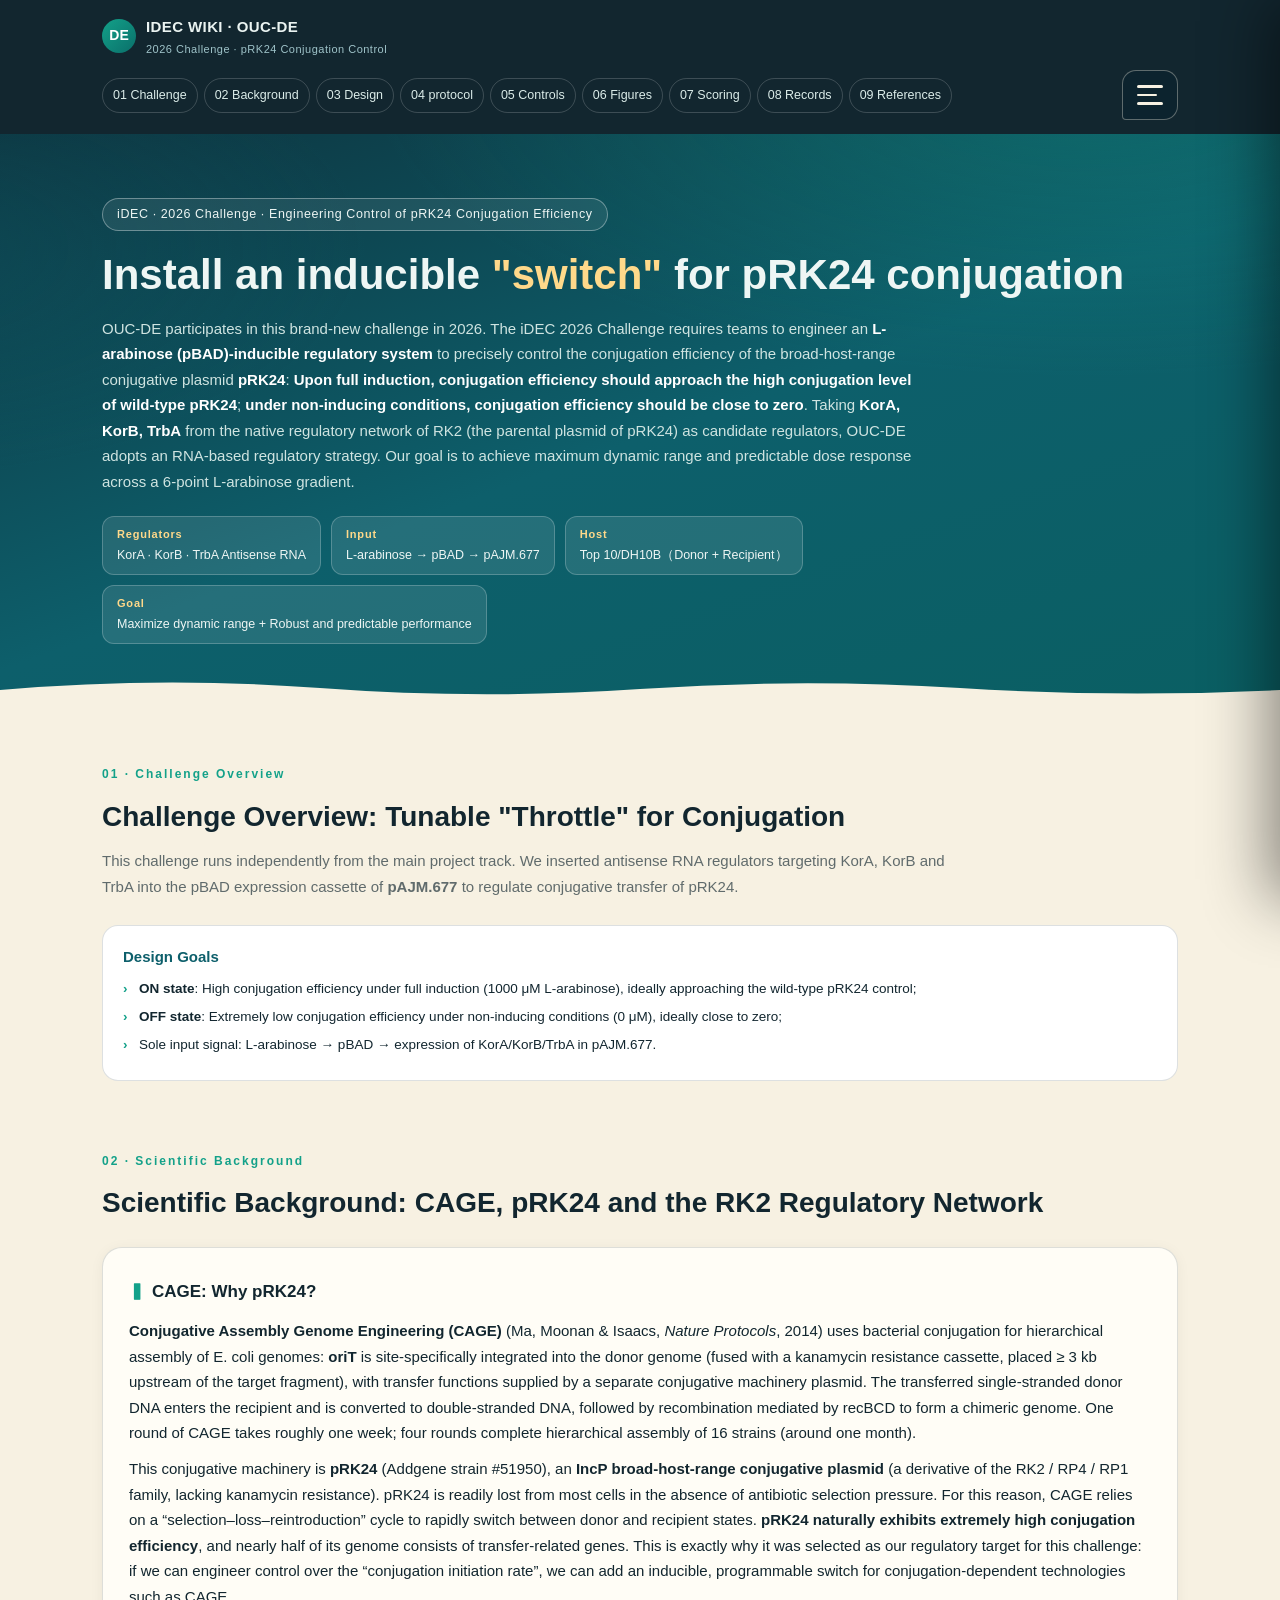
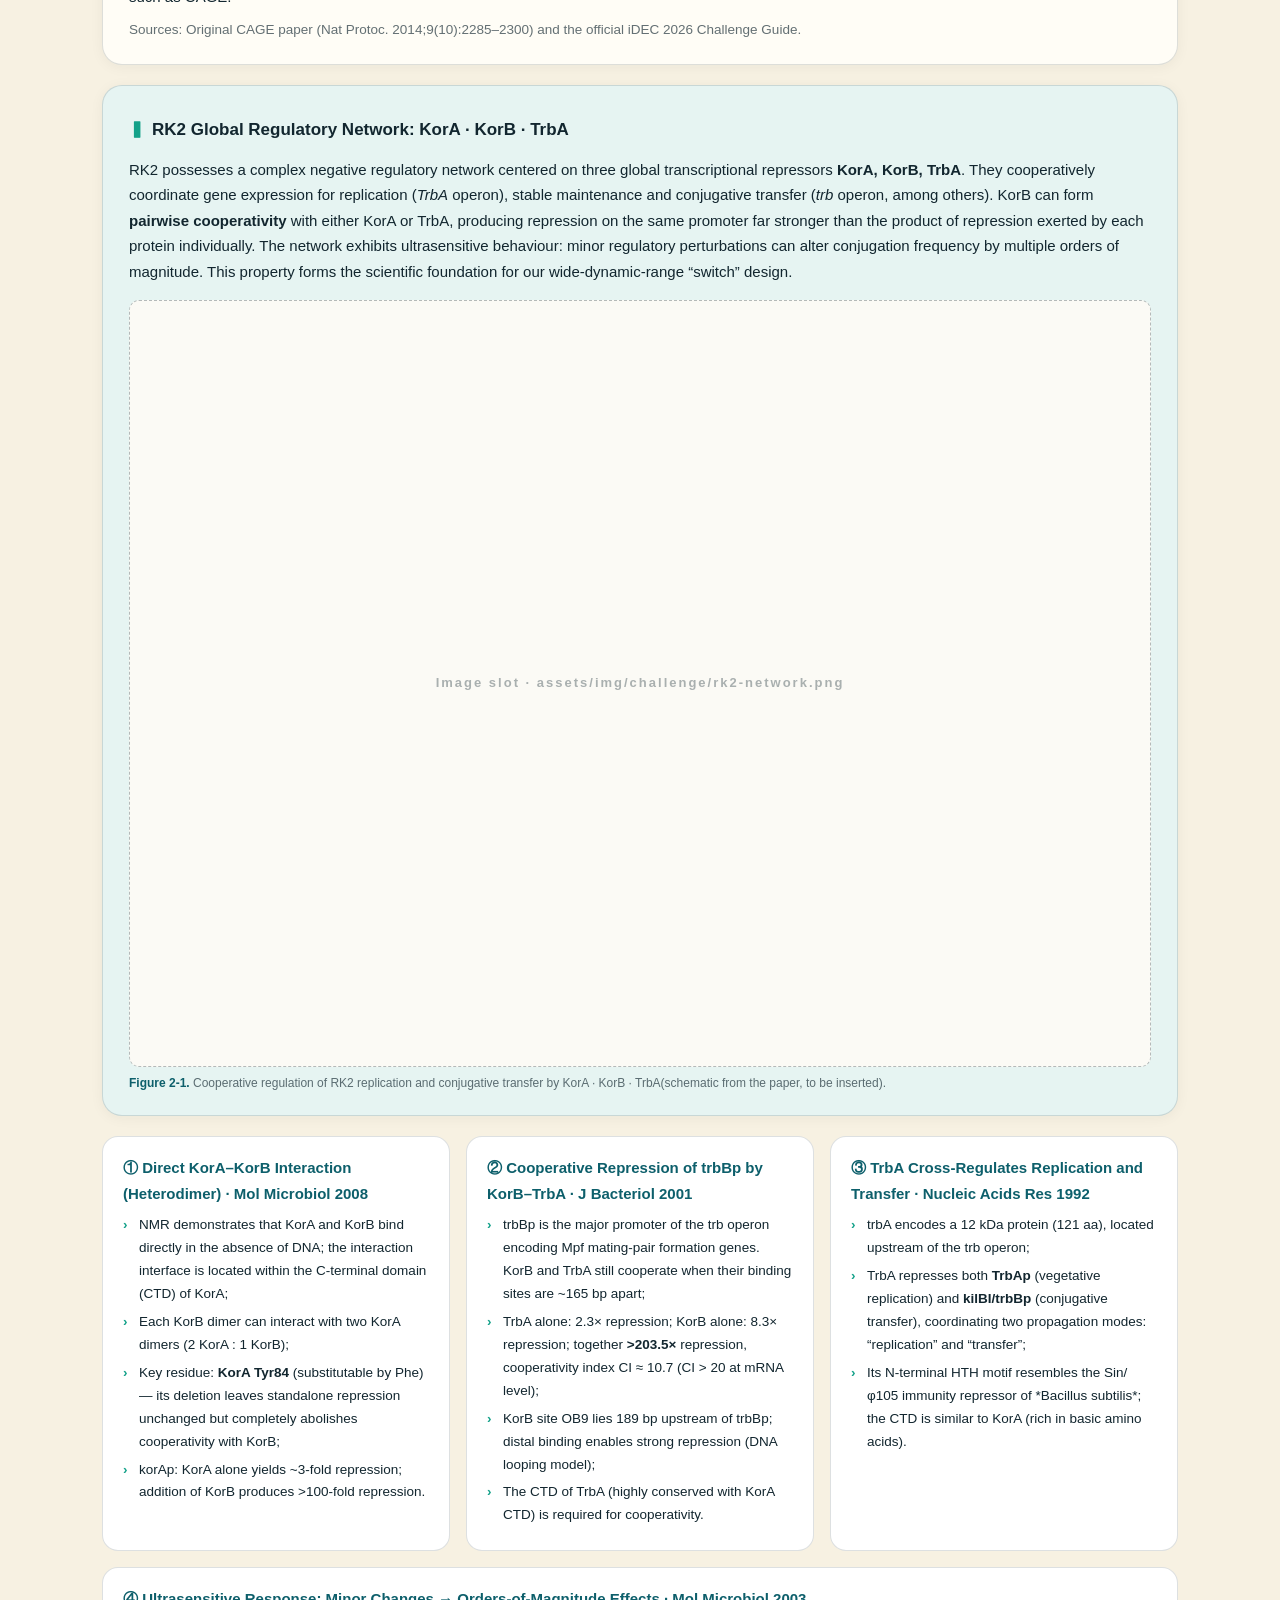
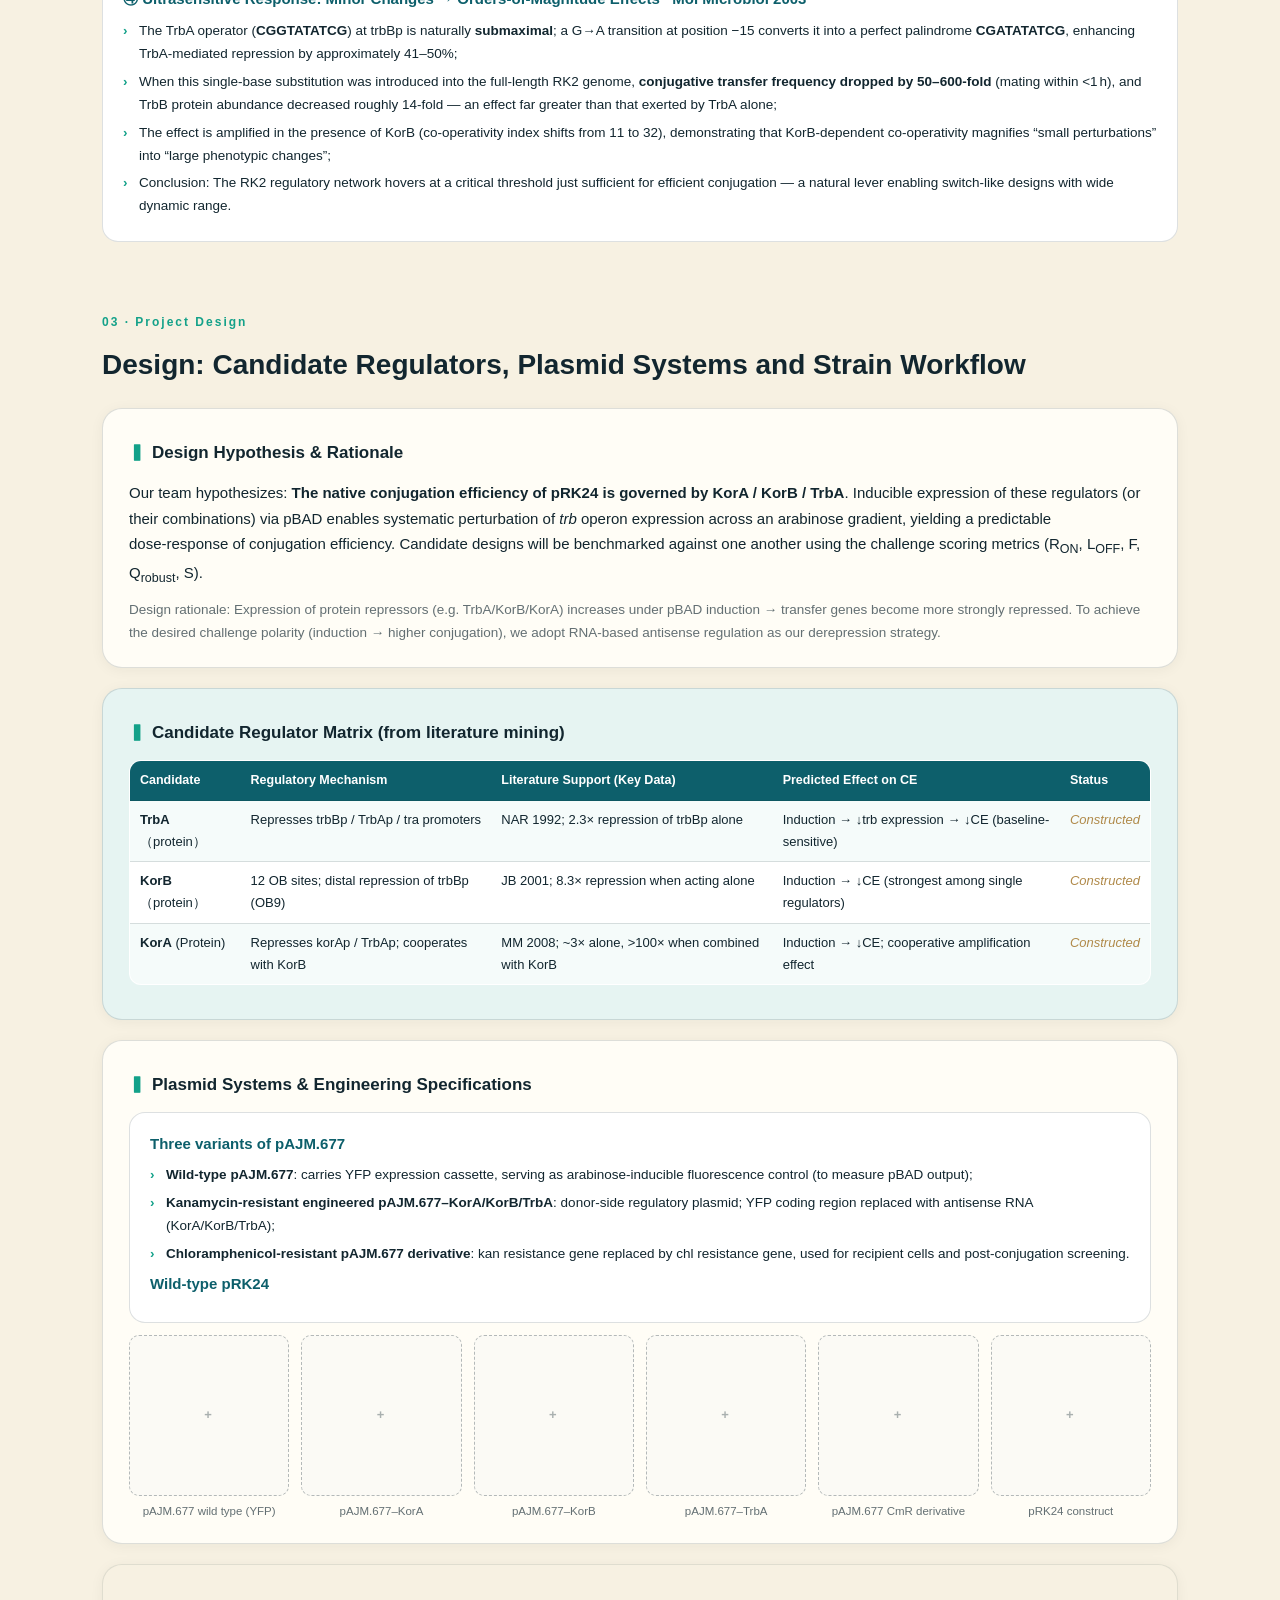
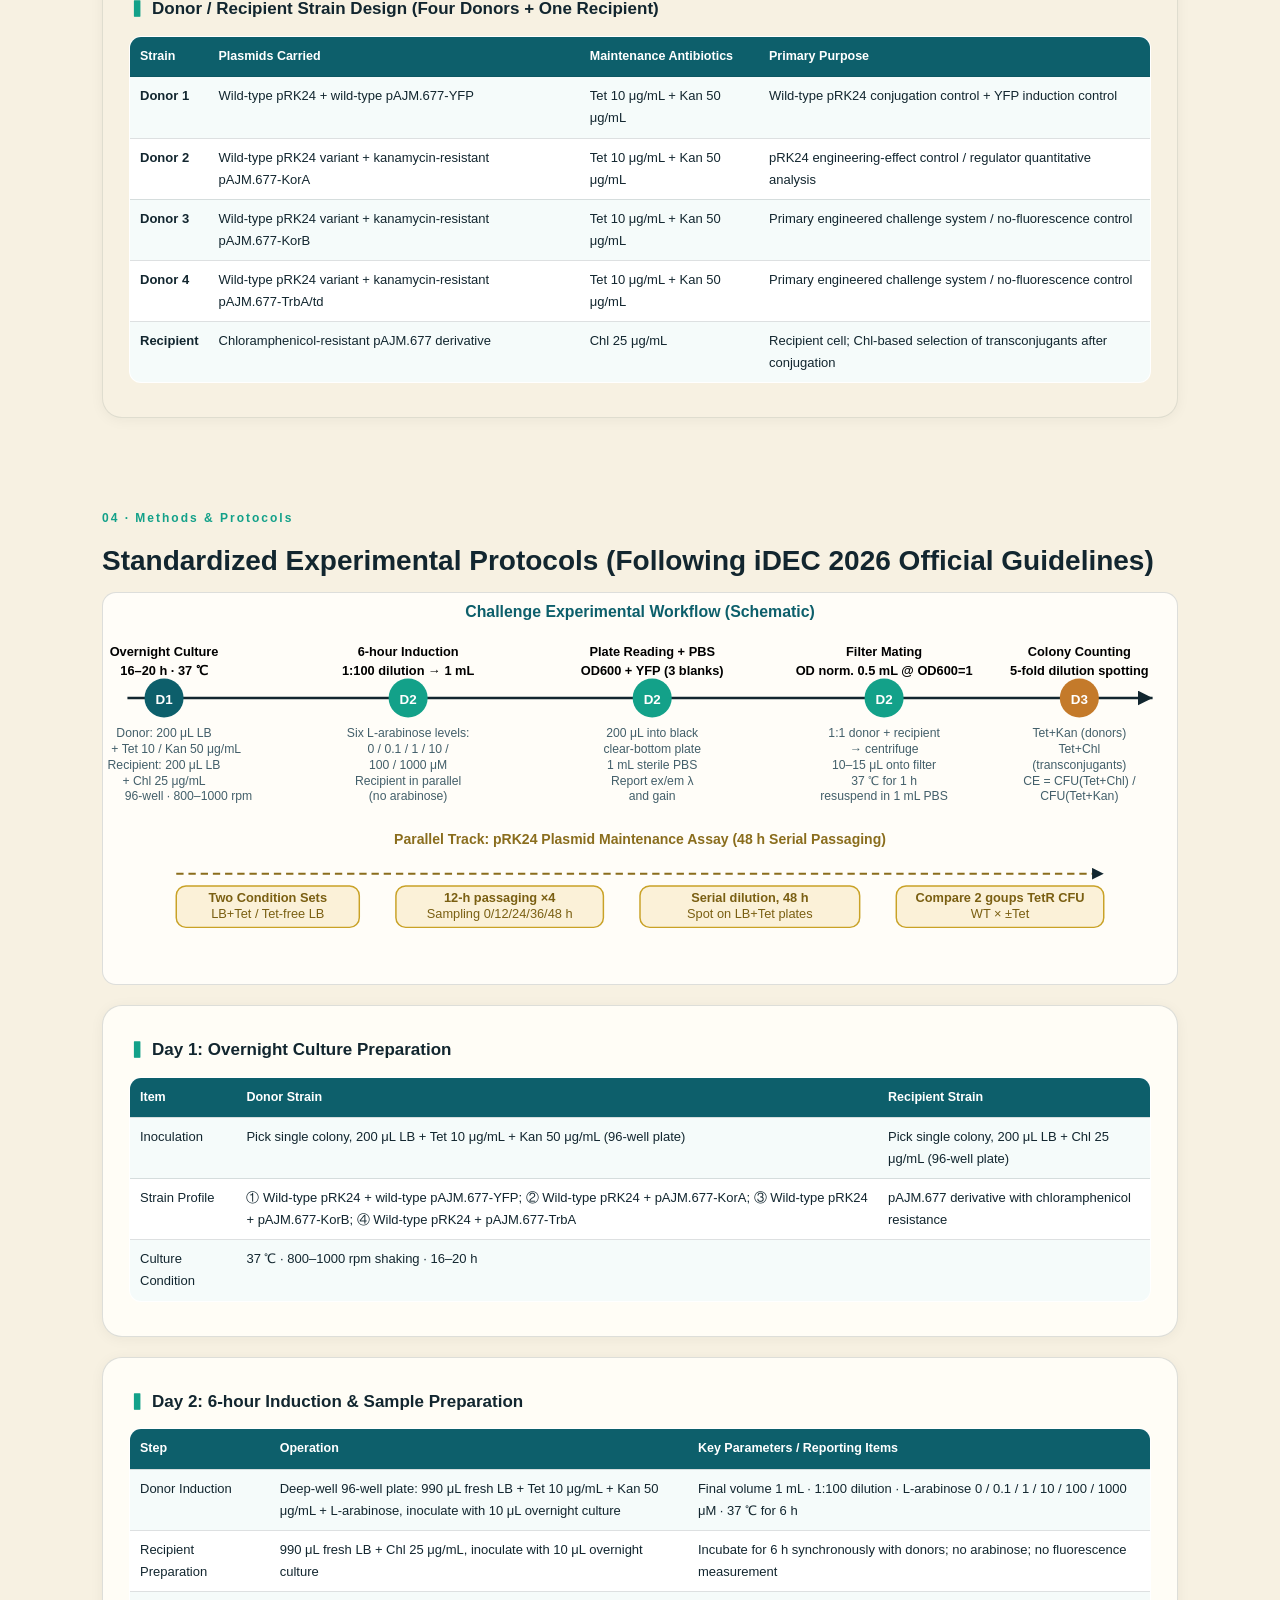
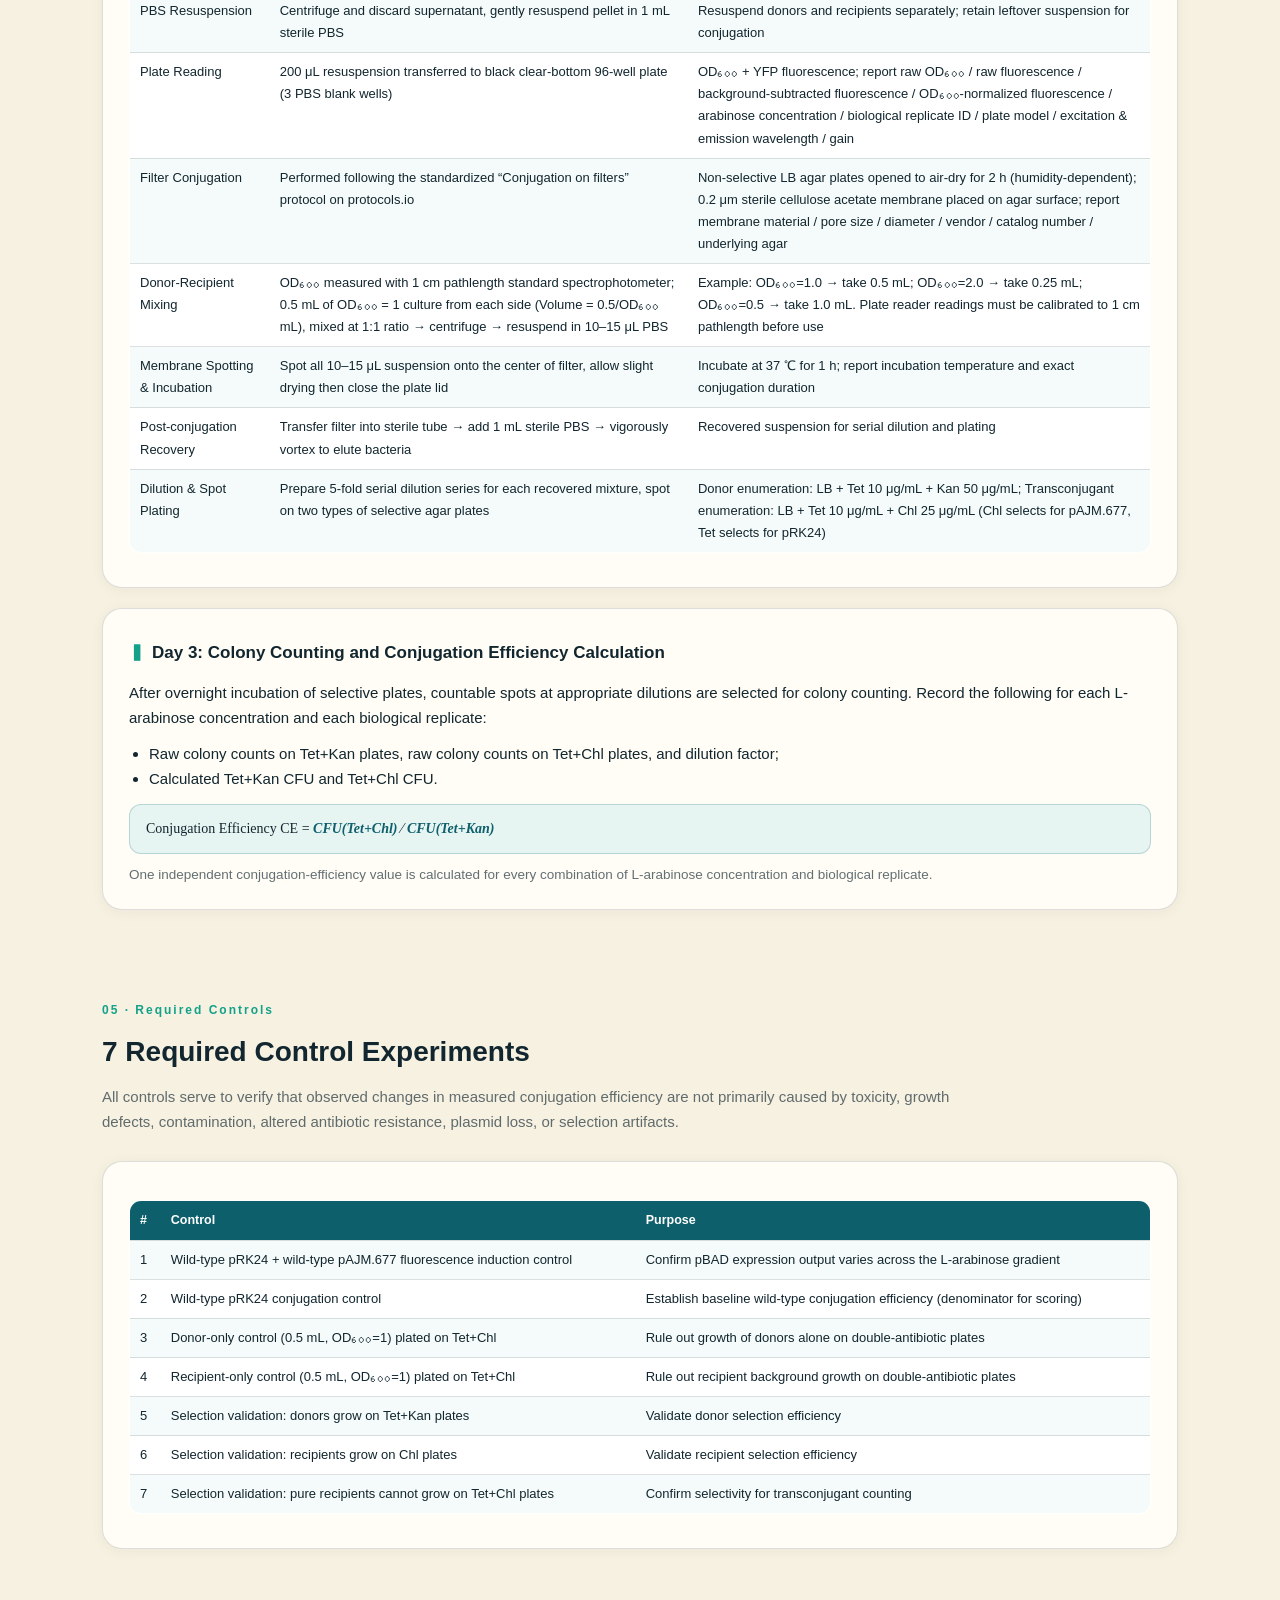
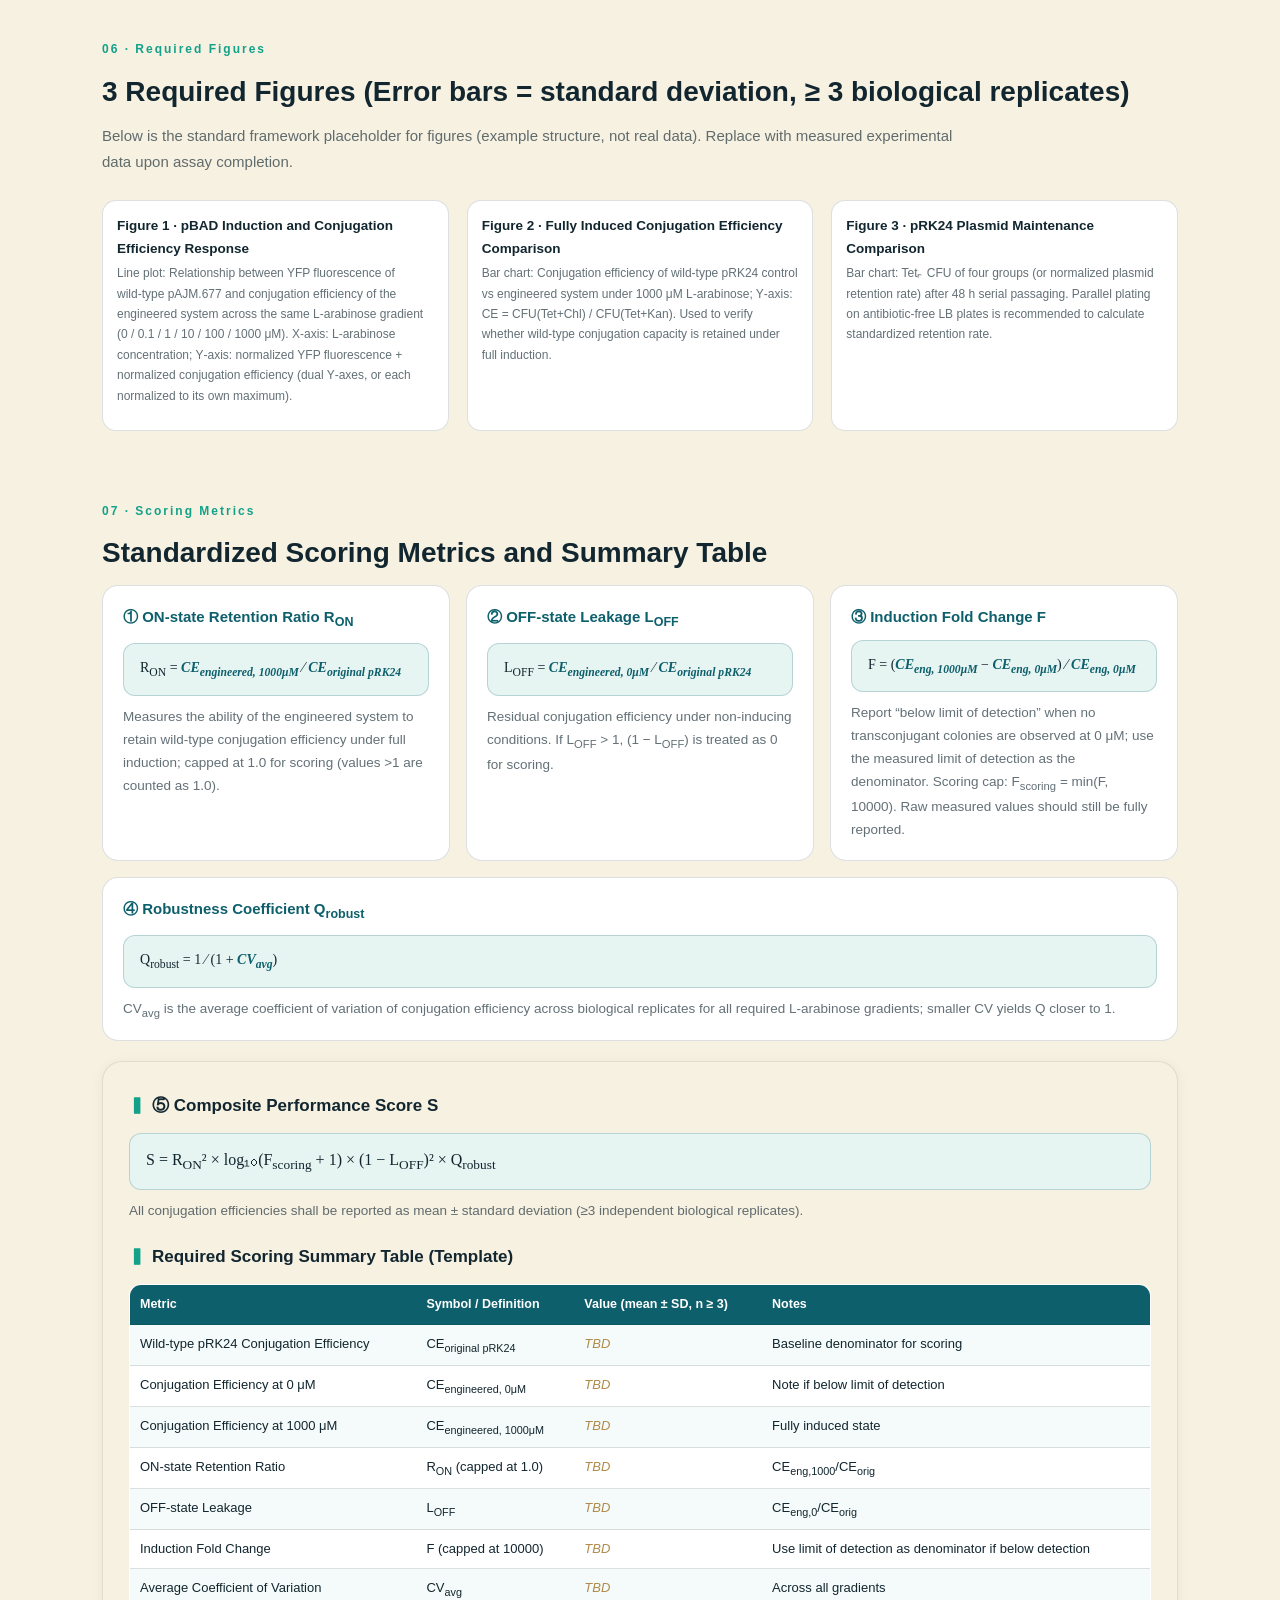
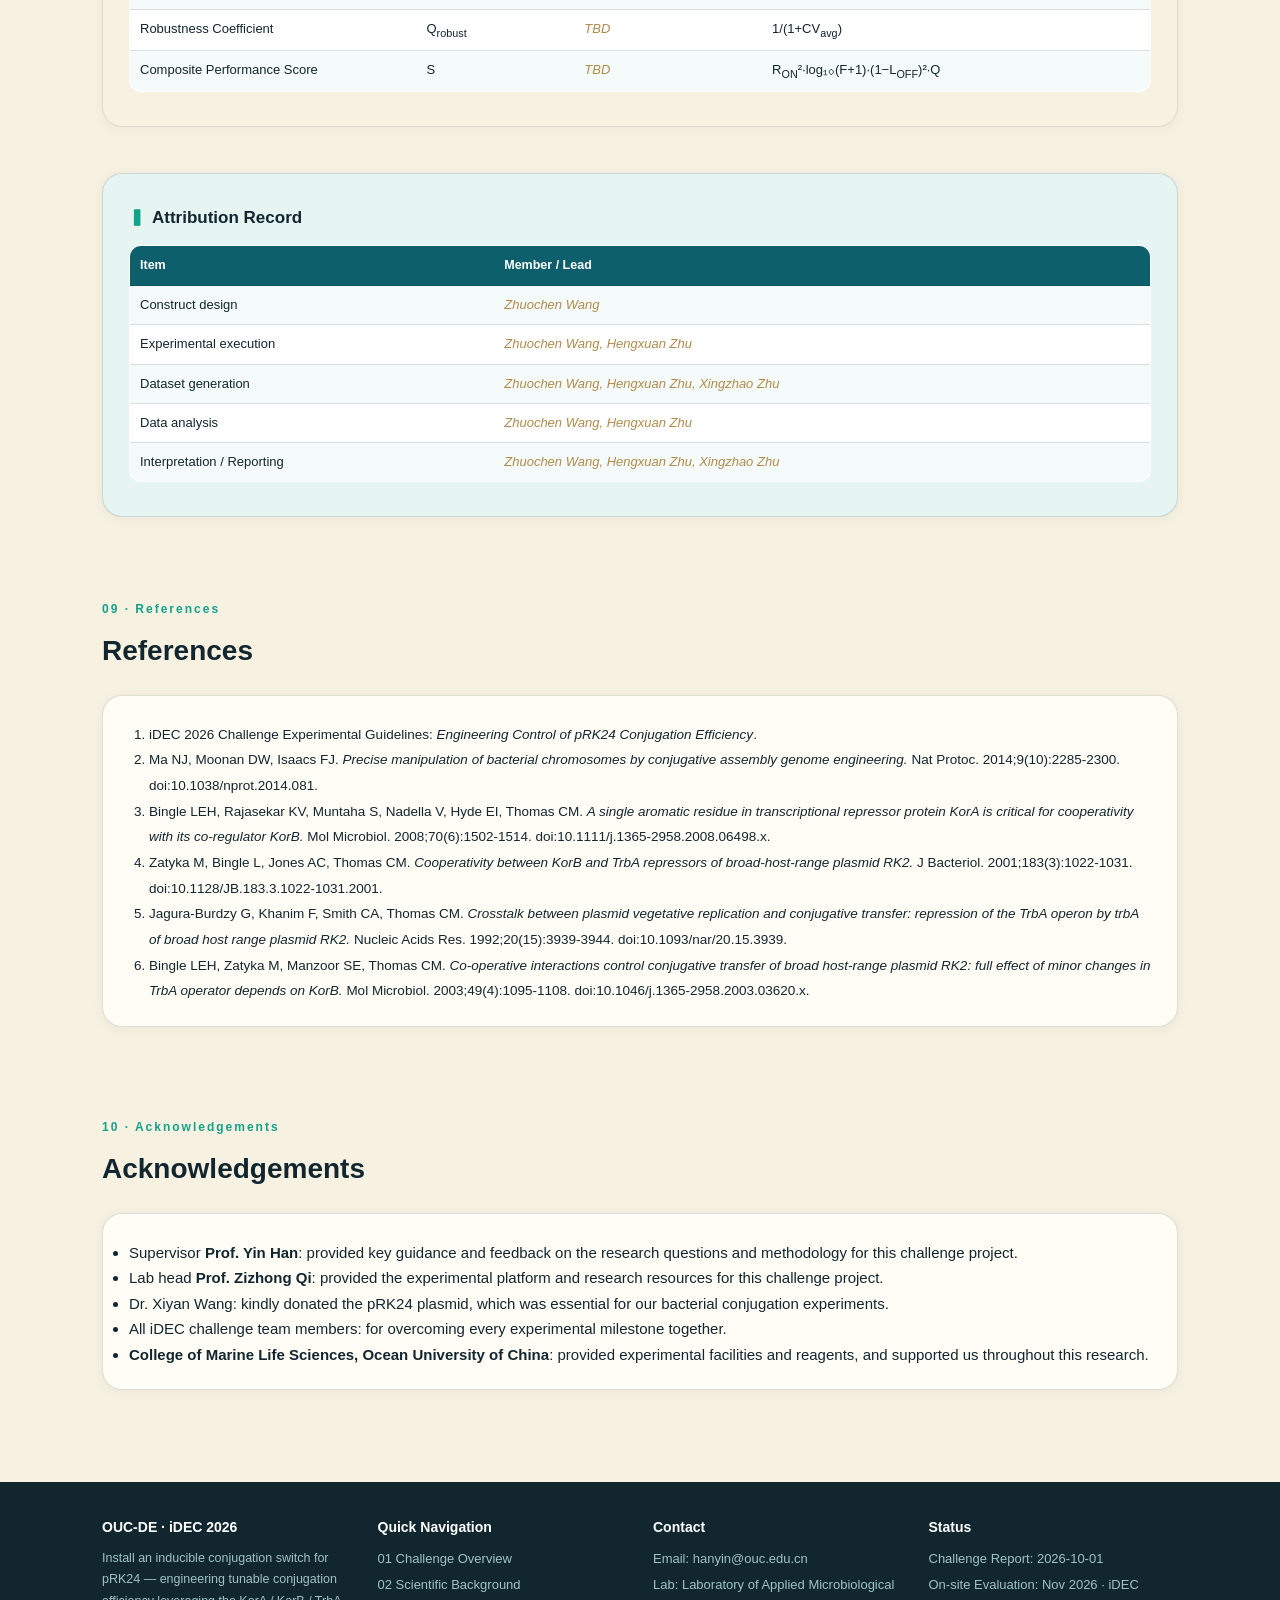
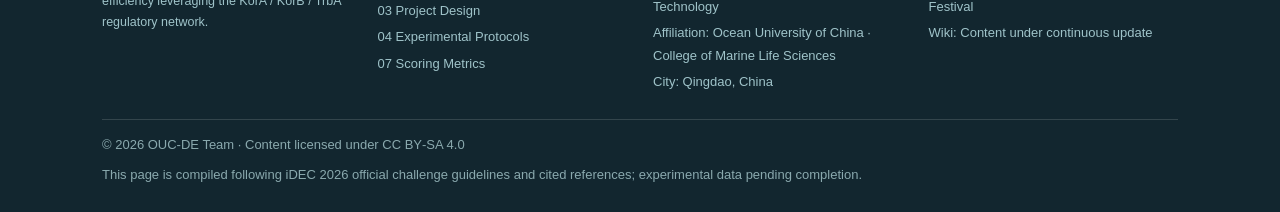
==== challenge.html @ 53c17d8f "Add files via upload" ====
<!DOCTYPE html>
<html lang="zh-CN">
<head>
<meta charset="utf-8">
<meta name="viewport" content="width=device-width, initial-scale=1">
<title>iDEC 2026 Challenge · OUC-DE — Engineering Control of pRK24 Conjugation Efficiency</title>
<style>
  :root{
    --ink:#12262f; --teal:#0d5f6b; --teal2:#13a189; --teal3:#0a6f6a;
    --sand:#f7f1e2; --paper:#fffdf6; --mist:#e6f4f2; --coral:#e2664a; --gold:#f7d472;
    --muted:rgba(18,38,47,.66); --line:rgba(18,38,47,.14);
  }
  *{box-sizing:border-box; margin:0; padding:0;}
  html{scroll-behavior:smooth;}
  body{font-family:-apple-system,"PingFang SC","Microsoft YaHei","Segoe UI",Roboto,sans-serif;
       background:var(--sand); color:var(--ink); line-height:1.7; font-size:15px;}
  .wrap{max-width:1120px; margin:0 auto; padding:0 22px;}

  /* 顶部条 */
  header.site-top{background:var(--ink); color:#eaf3f1; padding:14px 0; position:sticky; top:0; z-index:50;}
  .site-top .wrap{display:flex; align-items:center; justify-content:space-between; gap:12px; flex-wrap:wrap;}
  .site-top .brand{display:flex; align-items:center; gap:10px;}
  .site-top .brand .mark{width:34px; height:34px; border-radius:50%;
       background:linear-gradient(135deg,var(--teal2),var(--teal3)); display:grid; place-items:center;
       color:#fff; font-weight:800; font-size:14px;}
  .site-top .brand b{font-size:15px; letter-spacing:.4px;}
  .site-top .brand small{display:block; color:#9fc3c9; font-size:11px; letter-spacing:.5px;}
  .site-top nav{display:flex; gap:6px; flex-wrap:wrap;}
  .site-top nav a{color:#dbece9; text-decoration:none; font-size:12.5px; padding:6px 10px; border-radius:999px;
       border:1px solid rgba(255,255,255,.18); transition:.2s;}
  .site-top nav a:hover{background:rgba(255,255,255,.12); color:#fff;}

  /* HERO */
  .hero{background:
       radial-gradient(1200px 500px at 85% -10%, rgba(19,161,137,.28), transparent 60%),
       radial-gradient(900px 420px at -10% 20%, rgba(13,95,107,.32), transparent 55%),
       linear-gradient(160deg, #0d3540 0%, var(--teal) 52%, #0a5f63 100%);
       color:#eef6f4; padding:64px 0 58px; position:relative; overflow:hidden;}
  .hero::after{content:""; position:absolute; left:0; right:0; bottom:0; height:26px;
       background:url("data:image/svg+xml;utf8,<svg xmlns='http://www.w3.org/2000/svg' viewBox='0 0 1200 26' preserveAspectRatio='none'><path d='M0 26 L0 14 Q150 0 300 12 T600 13 T900 12 T1200 14 L1200 26 Z' fill='%23f7f1e2'/></svg>")
       no-repeat center/cover;}
  .hero .badge{display:inline-flex; align-items:center; gap:8px; border:1px solid rgba(255,255,255,.35);
       border-radius:999px; padding:5px 14px; font-size:12.5px; letter-spacing:.6px; background:rgba(255,255,255,.08);}
  .hero h1{font-size:clamp(26px,4.6vw,42px); line-height:1.25; margin:18px 0 14px; font-weight:800;}
  .hero h1 em{font-style:normal; color:#ffd98a;}
  .hero .sub{max-width:820px; color:#cfe4e1; font-size:15px;}
  .hero .sub b{color:#fff;}
  .hero .chips{display:flex; gap:10px; flex-wrap:wrap; margin-top:22px;}
  .hero .chip{background:rgba(255,255,255,.10); border:1px solid rgba(255,255,255,.22);
       border-radius:12px; padding:8px 14px; font-size:12.5px;}
  .hero .chip b{display:block; color:#ffd98a; font-size:11px; letter-spacing:.8px; margin-bottom:1px;}
  .hero .stats{display:flex; gap:14px; flex-wrap:wrap; margin-top:26px;}
  .hero .stat{background:rgba(10,42,50,.45); border:1px solid rgba(255,255,255,.16); border-radius:14px;
       padding:12px 18px; min-width:120px;}
  .hero .stat b{font-size:24px; color:#8fe3c6; display:block; line-height:1.2;}
  .hero .stat span{font-size:12px; color:#cfe4e1;}

  /* 通用 section */
  section.block{padding:58px 0 8px;}
  .eyebrow{display:inline-block; font-size:12px; letter-spacing:2px; color:var(--teal2); font-weight:700; margin-bottom:8px;}
  h2.sec{font-size:clamp(21px,3.2vw,28px); font-weight:800; margin-bottom:8px;}
  .lede{color:var(--muted); max-width:860px; margin-bottom:26px;}
  .band{background:var(--paper); border-radius:20px; padding:26px 26px 22px; margin:20px 0;
        border:1px solid var(--line); box-shadow:0 2px 14px rgba(18,38,47,.05);}
  .band--mist{background:var(--mist);}
  .band--sand{background:var(--sand); border-color:rgba(18,38,47,.10);}
  h3.sub{font-size:17px; font-weight:800; margin:4px 0 12px;}
  h3.sub::before{content:"▍"; color:var(--teal2); margin-right:6px;}
  p+p{margin-top:.7em;}
  .muted{color:var(--muted); font-size:13.5px;}
  .tag{display:inline-block; background:var(--mist); color:var(--teal); font-size:12px; border-radius:999px;
       padding:3px 12px; margin:2px 4px 2px 0; border:1px solid rgba(13,95,107,.2);}
  .tag--warn{background:#fdeee9; color:#a8442c; border-color:rgba(226,102,74,.35);}
  .tag--gold{background:#fbf1d8; color:#8a6d1d; border-color:rgba(247,212,114,.6);}

  .grid{display:flex; gap:16px; flex-wrap:wrap;}
  .grid>*{flex:1 1 280px; min-width:0;}
  .card{background:#fff; border:1px solid var(--line); border-radius:16px; padding:18px 20px;}
  .card h4{font-size:15px; font-weight:800; margin-bottom:8px; color:var(--teal);}
  .card ul{list-style:none; padding:0;}
  .card ul li{padding-left:16px; position:relative; font-size:13.5px; margin:5px 0;}
  .card ul li::before{content:"›"; position:absolute; left:0; color:var(--teal2); font-weight:800;}

  table.tb{width:100%; border-collapse:collapse; font-size:13px; margin:12px 0; background:#fff;
       border:1px solid var(--line); border-radius:12px; overflow:hidden;}
  table.tb th{background:var(--teal); color:#fff; font-weight:700; padding:9px 10px; text-align:left; font-size:12.5px;}
  table.tb td{padding:8px 10px; border-top:1px solid var(--line); vertical-align:top;}
  table.tb tr:nth-child(even) td{background:rgba(230,244,242,.4);}
  table.tb .tbd{color:#b08a4a; font-style:italic;}

  .formula{background:var(--mist); border:1px solid rgba(13,95,107,.22); border-radius:12px;
       padding:12px 16px; font-size:14px; font-family:"Cambria Math",Georgia,serif; margin:10px 0; overflow-x:auto;}
  .formula var{color:var(--teal); font-weight:700;}
  .note{display:flex; gap:10px; background:var(--sand); border:1px dashed rgba(18,38,47,.25);
       border-radius:12px; padding:12px 16px; font-size:13px; margin:14px 0;}
  .note b{color:var(--teal);}

  .num{display:inline-grid; place-items:center; width:26px; height:26px; border-radius:50%;
       background:var(--teal2); color:#fff; font-weight:800; font-size:13px; margin-right:8px; vertical-align:middle;}

  svg.diag{width:100%; height:auto; display:block; border:1px solid var(--line);
       background:#fffdf8; border-radius:14px;}
  .cap{font-size:12px; color:var(--muted); margin-top:6px;}
  .cap b{color:var(--teal);}

  /* 图占位 */
  .figgrid{display:flex; gap:18px; flex-wrap:wrap; margin-top:12px;}
  .fig{flex:1 1 300px; min-width:0; background:#fff; border:1px solid var(--line); border-radius:14px; padding:14px;}
  .fig h5{font-size:13.5px; font-weight:800; margin-bottom:2px;}
  .fig .req{font-size:12px; color:var(--muted); margin-bottom:10px;}
  .ph{position:relative; border:1px dashed rgba(18,38,47,.3); border-radius:10px; background:#fbfaf5;}
  .ph .water{position:absolute; inset:0; display:grid; place-items:center; font-size:13px; color:rgba(18,38,47,.35);
       font-weight:700; letter-spacing:2px; pointer-events:none;}

  footer.site-footer{background:var(--ink); color:#cfe0dd; margin-top:64px; padding:34px 0 26px; font-size:13px;}
  footer a{color:#8fe3c6;}
  .foot-grid{display:flex; gap:26px; flex-wrap:wrap;}
  .foot-grid>div{flex:1 1 220px; min-width:0;}
  footer h4{color:#fff; font-size:14px; margin-bottom:8px;}
  footer .foot-list span, footer .foot-list a{display:block; margin:4px 0; color:#9fc3c9; text-decoration:none;}
  .footer-bottom{margin-top:22px; padding-top:14px; border-top:1px solid rgba(255,255,255,.14);
       display:flex; justify-content:space-between; flex-wrap:wrap; gap:8px; color:#8aa9ae;}
  /* ===== 新增：图片占位框（大小都在这里调） ===== */
  /* 横版大图：改 aspect-ratio 调长宽比（16/9 最扁、4/3 最方） */
  .ph--photo{aspect-ratio:4/3; margin-top:16px;}
  /* 五个正方形：改 max-width 调单个尺寸上限，改 flex 里的 130px 调最小宽度 */
  .sqrow{display:flex; gap:12px; flex-wrap:wrap; margin-top:12px;}
  .sq{flex:1 1 130px; max-width:170px; min-width:0;}
  .ph--sq{aspect-ratio:1/1;}
  /* 插入的图片：等比完整显示，不裁切、不拉伸 */
  .ph img{position:absolute; inset:0; width:100%; height:100%; object-fit:contain;
          background:#fff; border-radius:10px;}
  .ph--photo img{object-fit:cover;}
  .sq .cap{font-size:11.5px; text-align:center; margin-top:6px;}

  @media (max-width:640px){
    body{font-size:14px;}
    section.block{padding:44px 0 4px;}
    .band{padding:18px 16px;}
    table.tb{font-size:12px;}
    .hero{padding:46px 0 44px;}
  }
</style>
</head>
<body>

<header class="site-top">
  <div class="wrap">
    <div class="brand">
      <img src="assets/img/logo-2.png" alt="Ocean University of China logo"
           style="height:34px; width:auto; display:block" onerror="this.remove()">
      <span class="mark">DE</span>
      <span><b>IDEC WIKI · OUC-DE</b><small>2026 Challenge · pRK24 Conjugation Control</small></span>
    </div>
    <nav>
      <a href="#overview">01 Challenge</a>
      <a href="#bg">02 Background</a>
      <a href="#design">03 Design</a>
      <a href="#protocol">04 protocol</a>
      <a href="#controls">05 Controls</a>
      <a href="#figures">06 Figures</a>
      <a href="#scoring">07 Scoring</a>
      <a href="#records">08 Records</a>
      <a href="#refs">09 References</a>
    </nav>
    <button class="wknav-burger" type="button" aria-label="Open navigation menu" aria-expanded="false" aria-controls="wknav">
      <span class="wknav-lines" aria-hidden="true"><i></i><i></i><i></i></span>
    </button>
  </div>
</header>


<!-- ================= HERO ================= -->
<section class="hero">
  <div class="wrap">
    <span class="badge">iDEC · 2026 Challenge · Engineering Control of pRK24 Conjugation Efficiency</span>
    <h1>Install an inducible <em>"switch"</em> for pRK24 conjugation</h1>
    <p class="sub">
      OUC-DE participates in this brand-new challenge in 2026.
      The iDEC 2026 Challenge requires teams to engineer an <b>L-arabinose (pBAD)-inducible regulatory system</b>
      to precisely control the conjugation efficiency of the broad-host-range conjugative plasmid <b>pRK24</b>:
      <b>Upon full induction, conjugation efficiency should approach the high conjugation level of wild-type pRK24</b>;
      <b>under non-inducing conditions, conjugation efficiency should be close to zero</b>.
      Taking <b>KorA, KorB, TrbA</b> from the native regulatory network of RK2 (the parental plasmid of pRK24) as candidate regulators,
      OUC-DE adopts an RNA-based regulatory strategy. Our goal is to achieve maximum dynamic range and predictable dose response across a 6-point L-arabinose gradient.
    </p>
    <div class="chips">
      <span class="chip"><b>Regulators</b>KorA · KorB · TrbA Antisense RNA</span>
      <span class="chip"><b>Input</b>L-arabinose → pBAD → pAJM.677</span>
      <span class="chip"><b>Host</b>Top 10/DH10B（Donor + Recipient）</span>
      <span class="chip"><b>Goal</b>Maximize dynamic range + Robust and predictable performance</span>
    </div>
  </div>
</section>

<main class="wrap">

<!-- ================= 01 挑战赛概览 ================= -->
<section class="block" id="overview">
  <span class="eyebrow">01 · Challenge Overview</span>
  <h2 class="sec">Challenge Overview: Tunable "Throttle" for Conjugation</h2>
  <p class="lede">
    This challenge runs independently from the main project track. We inserted antisense RNA regulators targeting KorA, KorB and TrbA into the pBAD expression cassette
    of <b>pAJM.677</b> to regulate conjugative transfer of pRK24.
  </p>

  <div class="grid">
    <div class="card">
      <h4>Design Goals</h4>
      <ul>
        <li><b>ON state</b>: High conjugation efficiency under full induction (1000 μM L-arabinose), ideally approaching the wild-type pRK24 control;</li>
        <li><b>OFF state</b>: Extremely low conjugation efficiency under non-inducing conditions (0 μM), ideally close to zero;</li>
        <li>Sole input signal: L-arabinose → pBAD → expression of KorA/KorB/TrbA in pAJM.677.</li>
      </ul>
    </div>
    
  </div>

  
</section>

<!-- ================= 02 科学背景 ================= -->
<section class="block" id="bg">
  <span class="eyebrow">02 · Scientific Background</span>
  <h2 class="sec">Scientific Background: CAGE, pRK24 and the RK2 Regulatory Network</h2>

  <div class="band">
    <h3 class="sub">CAGE: Why pRK24?</h3>
    <p>
      <b>Conjugative Assembly Genome Engineering (CAGE)</b>
      (Ma, Moonan & Isaacs, <i>Nature Protocols</i>, 2014) uses bacterial conjugation for hierarchical assembly of E. coli genomes:
      <b>oriT</b> is site-specifically integrated into the donor genome (fused with a kanamycin resistance cassette, placed ≥ 3 kb upstream of the target fragment),
      with transfer functions supplied by a separate conjugative machinery plasmid. The transferred single-stranded donor DNA enters the recipient and is converted to double-stranded DNA,
      followed by recombination mediated by recBCD to form a chimeric genome. One round of CAGE takes roughly one week; four rounds complete hierarchical assembly of 16 strains (around one month).
    </p>
    <p>
      This conjugative machinery is <b>pRK24</b> (Addgene strain #51950), an <b>IncP broad-host-range conjugative plasmid</b>
      (a derivative of the RK2 / RP4 / RP1 family, lacking kanamycin resistance). pRK24 is readily lost from most cells in the absence of antibiotic selection pressure.
      For this reason, CAGE relies on a “selection–loss–reintroduction” cycle to rapidly switch between donor and recipient states.
      <b>pRK24 naturally exhibits extremely high conjugation efficiency</b>, and nearly half of its genome consists of transfer-related genes.
      This is exactly why it was selected as our regulatory target for this challenge: if we can engineer control over the “conjugation initiation rate”,
      we can add an inducible, programmable switch for conjugation-dependent technologies such as CAGE.
    </p>
    <p class="muted">
      Sources: Original CAGE paper (Nat Protoc. 2014;9(10):2285–2300) and the official iDEC 2026 Challenge Guide.
    </p>
  </div>

  <div class="band band--mist">
    <h3 class="sub">RK2 Global Regulatory Network: KorA · KorB · TrbA</h3>
    <p>
      RK2 possesses a complex negative regulatory network centered on three global transcriptional repressors <b>KorA, KorB, TrbA</b>.
      They cooperatively coordinate gene expression for replication (<i>TrbA</i> operon), stable maintenance and conjugative transfer (<i>trb</i> operon, among others).
      KorB can form <b>pairwise cooperativity</b> with either KorA or TrbA, producing repression on the same promoter far stronger than the product of repression exerted by each protein individually.
      The network exhibits ultrasensitive behaviour: minor regulatory perturbations can alter conjugation frequency by multiple orders of magnitude. This property forms the scientific foundation for our wide‑dynamic‑range “switch” design.
    </p>
    <!-- Landscape figure: drop the image at assets/img/challenge/rk2-network.png -->
    <div class="ph ph--photo">
      <img src="assets/img/challenge/rk2-network.png" alt="KorA / KorB / TrbA regulatory network schematic" onload="this.nextElementSibling.style.display='none'" onerror="this.remove()">
      <span class="water">Image slot · assets/img/challenge/rk2-network.png</span>
    </div>
    <p class="cap"><b>Figure 2-1.</b> Cooperative regulation of RK2 replication and conjugative transfer by KorA · KorB · TrbA(schematic from the paper, to be inserted).</p>
    
  </div>

  <div class="grid">
    <div class="card">
      <h4>① Direct KorA–KorB Interaction (Heterodimer) · Mol Microbiol 2008</h4>
      <ul>
        <li>NMR demonstrates that KorA and KorB bind directly in the absence of DNA; the interaction interface is located within the C-terminal domain (CTD) of KorA;</li>
        <li>Each KorB dimer can interact with two KorA dimers (2 KorA : 1 KorB);</li>
        <li>Key residue: <b>KorA Tyr84</b> (substitutable by Phe) — its deletion leaves standalone repression unchanged but completely abolishes cooperativity with KorB;</li>
        <li>korAp: KorA alone yields ~3-fold repression; addition of KorB produces &gt;100-fold repression.</li>
      </ul>
    </div>
    <div class="card">
      <h4>② Cooperative Repression of trbBp by KorB–TrbA · J Bacteriol 2001</h4>
      <ul>
        <li>trbBp is the major promoter of the trb operon encoding Mpf mating-pair formation genes. KorB and TrbA still cooperate when their binding sites are ~165 bp apart;</li>
        <li>TrbA alone: 2.3× repression; KorB alone: 8.3× repression; together <b>&gt;203.5×</b> repression, cooperativity index CI ≈ 10.7 (CI &gt; 20 at mRNA level);</li>
        <li>KorB site OB9 lies 189 bp upstream of trbBp; distal binding enables strong repression (DNA looping model);</li>
        <li>The CTD of TrbA (highly conserved with KorA CTD) is required for cooperativity.</li>
      </ul>
    </div>
    <div class="card">
      <h4>③ TrbA Cross-Regulates Replication and Transfer · Nucleic Acids Res 1992</h4>
      <ul>
        <li>trbA encodes a 12 kDa protein (121 aa), located upstream of the trb operon;</li>
        <li>TrbA represses both <b>TrbAp</b> (vegetative replication) and <b>kilBI/trbBp</b> (conjugative transfer), coordinating two propagation modes: “replication” and “transfer”;</li>
        <li>Its N-terminal HTH motif resembles the Sin/φ105 immunity repressor of *Bacillus subtilis*; the CTD is similar to KorA (rich in basic amino acids).</li>
      </ul>
    </div>
    <div class="card">
      <h4>④ Ultrasensitive Response: Minor Changes → Orders‑of‑Magnitude Effects · Mol Microbiol 2003</h4>
      <ul>
        <li>The TrbA operator (<b>CGGTATATCG</b>) at trbBp is naturally <b>submaximal</b>; a G→A transition at position −15 converts it into a perfect palindrome <b>CGATATATCG</b>, enhancing TrbA‑mediated repression by approximately 41–50%;</li>
        <li>When this single‑base substitution was introduced into the full‑length RK2 genome, <b>conjugative transfer frequency dropped by 50–600‑fold</b> (mating within &lt;1 h), and TrbB protein abundance decreased roughly 14‑fold — an effect far greater than that exerted by TrbA alone;</li>
        <li>The effect is amplified in the presence of KorB (co‑operativity index shifts from 11 to 32), demonstrating that KorB‑dependent co‑operativity magnifies “small perturbations” into “large phenotypic changes”;</li>
        <li>Conclusion: The RK2 regulatory network hovers at a critical threshold just sufficient for efficient conjugation — a natural lever enabling switch‑like designs with wide dynamic range.</li>
      </ul>
    </div>
  </div>
</section>

<!-- ================= 03 设计 ================= -->
<section class="block" id="design">
  <span class="eyebrow">03 · Project Design</span>
  <h2 class="sec">Design: Candidate Regulators, Plasmid Systems and Strain Workflow</h2>

  <div class="band">
    <h3 class="sub">Design Hypothesis & Rationale</h3>
    <p>
      Our team hypothesizes: <b>The native conjugation efficiency of pRK24 is governed by KorA / KorB / TrbA</b>.
      Inducible expression of these regulators (or their combinations) via pBAD enables systematic perturbation of <i>trb</i> operon expression across an arabinose gradient, yielding a predictable dose‑response of conjugation efficiency.
      Candidate designs will be benchmarked against one another using the challenge scoring metrics
      (R<sub>ON</sub>, L<sub>OFF</sub>, F, Q<sub>robust</sub>, S).
    </p>
    <p class="muted">
      Design rationale: Expression of protein repressors (e.g. TrbA/KorB/KorA) increases under pBAD induction → transfer genes become more strongly repressed.
      To achieve the desired challenge polarity (induction → higher conjugation), we adopt RNA‑based antisense regulation as our derepression strategy.
    </p>      
  </div>

  <div class="band band--mist">
    <h3 class="sub">Candidate Regulator Matrix (from literature mining)</h3>
    <table class="tb">
      <tr><th>Candidate</th><th>Regulatory Mechanism</th><th>Literature Support (Key Data)</th><th>Predicted Effect on CE</th><th>Status</th></tr>
      <tr>
        <td><b>TrbA</b>（protein）</td>
        <td>Represses trbBp / TrbAp / tra promoters</td>
        <td>NAR 1992; 2.3× repression of trbBp alone</td>
        <td>Induction → ↓trb expression → ↓CE (baseline-sensitive)</td>
        <td class="tbd">Constructed</td>
      </tr>
      <tr>
        <td><b>KorB</b>（protein）</td>
        <td>12 OB sites; distal repression of trbBp (OB9)</td>
        <td>JB 2001; 8.3× repression when acting alone</td>
        <td>Induction → ↓CE (strongest among single regulators)</td>
        <td class="tbd">Constructed</td>
      </tr>
      <tr>
        <td><b>KorA</b> (Protein)</td>
        <td>Represses korAp / TrbAp; cooperates with KorB</td>
        <td>MM 2008; ~3× alone, &gt;100× when combined with KorB</td>
        <td>Induction → ↓CE; cooperative amplification effect</td>
        <td class="tbd">Constructed</td>
      </tr>
    </table>
  </div>

  <div class="band">
    <h3 class="sub">Plasmid Systems & Engineering Specifications</h3>
    <div class="grid">
      <div class="card">
        <h4>Three variants of pAJM.677</h4>
        <ul>
          <li><b>Wild-type pAJM.677</b>: carries YFP expression cassette, serving as arabinose-inducible fluorescence control (to measure pBAD output);</li>
          <li><b>Kanamycin-resistant engineered pAJM.677–KorA/KorB/TrbA</b>: donor-side regulatory plasmid; YFP coding region replaced with antisense RNA (KorA/KorB/TrbA);</li>
          <li><b>Chloramphenicol-resistant pAJM.677 derivative</b>: kan resistance gene replaced by chl resistance gene, used for recipient cells and post-conjugation screening.</li>
        </ul>
        <h4>Wild-type pRK24</h4>
      </div>
     
    </div>
        <div class="sqrow">
          <div class="sq">
            <div class="ph ph--sq">
              <img src="assets/img/challenge/pajm677-01-wildtype.png" alt="pAJM.677 wild type (YFP)" onload="this.nextElementSibling.style.display='none'" onerror="this.remove()">
              <span class="water">+</span>
            </div>
            <div class="cap">pAJM.677 wild type (YFP)</div>
          </div>
          <div class="sq">
            <div class="ph ph--sq">
              <img src="assets/img/challenge/pajm677-02-kora.png" alt="pAJM.677–KorA" onload="this.nextElementSibling.style.display='none'" onerror="this.remove()">
              <span class="water">+</span>
            </div>
            <div class="cap">pAJM.677–KorA</div>
          </div>
          <div class="sq">
            <div class="ph ph--sq">
              <img src="assets/img/challenge/pajm677-03-korb.png" alt="pAJM.677–KorB" onload="this.nextElementSibling.style.display='none'" onerror="this.remove()">
              <span class="water">+</span>
            </div>
            <div class="cap">pAJM.677–KorB</div>
          </div>
          <div class="sq">
            <div class="ph ph--sq">
              <img src="assets/img/challenge/pajm677-04-trba.png" alt="pAJM.677–TrbA" onload="this.nextElementSibling.style.display='none'" onerror="this.remove()">
              <span class="water">+</span>
            </div>
            <div class="cap">pAJM.677–TrbA</div>
          </div>
          <div class="sq">
            <div class="ph ph--sq">
              <img src="assets/img/challenge/pajm677-05-cmr.png" alt="pAJM.677 CmR derivative" onload="this.nextElementSibling.style.display='none'" onerror="this.remove()">
              <span class="water">+</span>
            </div>
            <div class="cap">pAJM.677 CmR derivative</div>
          </div>
          <div class="sq">
            <div class="ph ph--sq">
              <img src="assets/img/challenge/prk24-wildtype.png" alt="pRK24 construct" onload="this.nextElementSibling.style.display='none'" onerror="this.remove()">
              <span class="water">+</span>
            </div>
            <div class="cap">pRK24 construct</div>
          </div>
        </div>
  </div>

  <div class="band band--sand">
    <h3 class="sub">Donor / Recipient Strain Design (Four Donors + One Recipient)</h3>
    <table class="tb">
      <tr><th>Strain</th><th>Plasmids Carried</th><th>Maintenance Antibiotics</th><th>Primary Purpose</th></tr>
      <tr><td><b>Donor 1</b></td><td>Wild‑type pRK24 + wild‑type pAJM.677‑YFP</td><td>Tet 10 μg/mL + Kan 50 μg/mL</td><td>Wild‑type pRK24 conjugation control + YFP induction control</td></tr>
      <tr><td><b>Donor 2</b></td><td>Wild‑type pRK24 variant + kanamycin‑resistant pAJM.677‑KorA</td><td>Tet 10 μg/mL + Kan 50 μg/mL</td><td>pRK24 engineering‑effect control / regulator quantitative analysis</td></tr>
      <tr><td><b>Donor 3</b></td><td>Wild‑type pRK24 variant + kanamycin‑resistant pAJM.677‑KorB</td><td>Tet 10 μg/mL + Kan 50 μg/mL</td><td>Primary engineered challenge system / no‑fluorescence control</td></tr>
      <tr><td><b>Donor 4</b></td><td>Wild‑type pRK24 variant + kanamycin‑resistant pAJM.677‑TrbA/td</td><td>Tet 10 μg/mL + Kan 50 μg/mL</td><td>Primary engineered challenge system / no‑fluorescence control</td></tr>
      <tr><td><b>Recipient</b></td><td>Chloramphenicol‑resistant pAJM.677 derivative</td><td>Chl 25 μg/mL</td><td>Recipient cell; Chl‑based selection of transconjugants after conjugation</td></tr>
    </table>
 
  </div>
</section>

<!-- ================= 04 实验方案 ================= -->
<section class="block" id="protocol">
  <span class="eyebrow">04 · Methods &amp; Protocols</span>
  <h2 class="sec">Standardized Experimental Protocols (Following iDEC 2026 Official Guidelines)</h2>

  <!-- SVG 3:流程时间线 -->
  <svg class="diag" viewBox="0 0 880 320" role="img" aria-label="Experimental workflow timeline">
    <defs>
      <marker id="arrB" markerWidth="8" markerHeight="8" refX="6" refY="3" orient="auto">
        <path d="M0,0 L6,3 L0,6 Z" fill="#12262f"/>
      </marker>
    </defs>
    <text x="440" y="20" text-anchor="middle" font-size="13" font-weight="700" fill="#0d5f6b">Challenge Experimental Workflow (Schematic)</text>

    <line x1="20" y1="86" x2="860" y2="86" stroke="#12262f" stroke-width="2" marker-end="url(#arrB)"/>
    <g font-size="10.5">
      <circle cx="50" cy="86" r="16" fill="#0d5f6b"/><text x="50" y="91" text-anchor="middle" font-size="11" font-weight="700" fill="#fff">D1</text>
      <circle cx="250" cy="86" r="16" fill="#13a189"/><text x="250" y="91" text-anchor="middle" font-size="11" font-weight="700" fill="#fff">D2</text>
      <circle cx="450" cy="86" r="16" fill="#13a189"/><text x="450" y="91" text-anchor="middle" font-size="11" font-weight="700" fill="#fff">D2</text>
      <circle cx="640" cy="86" r="16" fill="#13a189"/><text x="640" y="91" text-anchor="middle" font-size="11" font-weight="700" fill="#fff">D2</text>
      <circle cx="800" cy="86" r="16" fill="#c47a2a"/><text x="800" y="91" text-anchor="middle" font-size="11" font-weight="700" fill="#fff">D3</text>
    </g>
    <g font-size="10.5" text-anchor="middle" font-weight="700">
      <text x="50" y="52">Overnight Culture</text>
      <text x="50" y="67">16–20 h · 37 ℃</text>
      <text x="50" y="118" font-size="10" font-weight="400" fill="#435f6a">Donor: 200 μL LB</text>
      <text x="60" y="131" font-size="10" font-weight="400" fill="#435f6a">+ Tet 10 / Kan 50 μg/mL</text>
      <text x="50" y="144" font-size="10" font-weight="400" fill="#435f6a">Recipient: 200 μL LB</text>
      <text x="50" y="157" font-size="10" font-weight="400" fill="#435f6a">+ Chl 25 μg/mL</text>
      <text x="70" y="170" font-size="10" font-weight="400" fill="#435f6a">96-well · 800–1000 rpm</text>

      <text x="250" y="52">6-hour Induction</text>
      <text x="250" y="67">1:100 dilution → 1 mL</text>
      <text x="250" y="118" font-size="10" font-weight="400" fill="#435f6a">Six L-arabinose levels:</text>
      <text x="250" y="131" font-size="10" font-weight="400" fill="#435f6a">0 / 0.1 / 1 / 10 /</text>
      <text x="250" y="144" font-size="10" font-weight="400" fill="#435f6a">100 / 1000 μM</text>
      <text x="250" y="157" font-size="10" font-weight="400" fill="#435f6a">Recipient in parallel</text>
      <text x="250" y="170" font-size="10" font-weight="400" fill="#435f6a">(no arabinose)</text>

      <text x="450" y="52">Plate Reading + PBS</text>
      <text x="450" y="67">OD600 + YFP (3 blanks)</text>
      <text x="450" y="118" font-size="10" font-weight="400" fill="#435f6a">200 μL into black</text>
      <text x="450" y="131" font-size="10" font-weight="400" fill="#435f6a">clear-bottom plate</text>
      <text x="450" y="144" font-size="10" font-weight="400" fill="#435f6a">1 mL sterile PBS</text>
      <text x="450" y="157" font-size="10" font-weight="400" fill="#435f6a">Report ex/em λ</text>
      <text x="450" y="170" font-size="10" font-weight="400" fill="#435f6a">and gain</text>

      <text x="640" y="52">Filter Mating</text>
      <text x="640" y="67">OD norm. 0.5 mL @ OD600=1</text>
      <text x="640" y="118" font-size="10" font-weight="400" fill="#435f6a">1:1 donor + recipient</text>
      <text x="640" y="131" font-size="10" font-weight="400" fill="#435f6a">→ centrifuge</text>
      <text x="640" y="144" font-size="10" font-weight="400" fill="#435f6a">10–15 μL onto filter</text>
      <text x="640" y="157" font-size="10" font-weight="400" fill="#435f6a">37 ℃ for 1 h</text>
      <text x="640" y="170" font-size="10" font-weight="400" fill="#435f6a">resuspend in 1 mL PBS</text>

      <text x="800" y="52">Colony Counting</text>
      <text x="800" y="67">5-fold dilution spotting</text>
      <text x="800" y="118" font-size="10" font-weight="400" fill="#435f6a">Tet+Kan (donors)</text>
      <text x="800" y="131" font-size="10" font-weight="400" fill="#435f6a">Tet+Chl</text>
      <text x="800" y="144" font-size="10" font-weight="400" fill="#435f6a">(transconjugants)</text>
      <text x="800" y="157" font-size="10" font-weight="400" fill="#435f6a">CE = CFU(Tet+Chl) /</text>
      <text x="800" y="170" font-size="10" font-weight="400" fill="#435f6a">CFU(Tet+Kan)</text>
    </g>

    <!-- 并行:质粒维持 -->
    <line x1="60" y1="230" x2="820" y2="230" stroke="#8a6d1d" stroke-width="1.6" stroke-dasharray="6 4" marker-end="url(#arrB)"/>
    <text x="440" y="206" text-anchor="middle" font-size="11.5" font-weight="700" fill="#8a6d1d">Parallel Track: pRK24 Plasmid Maintenance Assay (48 h Serial Passaging)</text>
    <g font-size="10.5" text-anchor="middle">
      <rect x="60" y="240" width="150" height="34" rx="8" fill="#fbf1d8" stroke="#c9a227" stroke-width="1.2"/>
      <text x="135" y="253" font-weight="700" fill="#7a5f12">Two Condition Sets</text>
      <text x="135" y="266" fill="#7a5f12">LB+Tet / Tet-free LB</text>
      <rect x="240" y="240" width="170" height="34" rx="8" fill="#fbf1d8" stroke="#c9a227" stroke-width="1.2"/>
      <text x="325" y="253" font-weight="700" fill="#7a5f12">12-h passaging ×4</text>
      <text x="325" y="266" fill="#7a5f12">Sampling 0/12/24/36/48 h</text>
       <rect x="440" y="240" width="180" height="34" rx="8" fill="#fbf1d8" stroke="#c9a227" stroke-width="1.2"/>
      <text x="530" y="253" font-weight="700" fill="#7a5f12">Serial dilution, 48 h</text>
      <text x="530" y="266" fill="#7a5f12">Spot on LB+Tet plates</text>
      <rect x="650" y="240" width="170" height="34" rx="8" fill="#fbf1d8" stroke="#c9a227" stroke-width="1.2"/>
      <text x="735" y="253" font-weight="700" fill="#7a5f12">Compare 2 goups TetR CFU</text>
      <text x="735" y="266" fill="#7a5f12">WT × ±Tet</text>
    </g>
  </svg>

  <div class="band">
    <h3 class="sub">Day 1: Overnight Culture Preparation</h3>
    <table class="tb">
      <tr><th>Item</th><th>Donor Strain</th><th>Recipient Strain</th></tr>
      <tr><td>Inoculation</td><td>Pick single colony, 200 μL LB + Tet 10 μg/mL + Kan 50 μg/mL (96-well plate)</td><td>Pick single colony, 200 μL LB + Chl 25 μg/mL (96-well plate)</td></tr>
      <tr><td>Strain Profile</td><td>① Wild-type pRK24 + wild-type pAJM.677-YFP; ② Wild-type pRK24 + pAJM.677-KorA; ③ Wild-type pRK24 + pAJM.677-KorB; ④ Wild-type pRK24 + pAJM.677-TrbA</td><td>pAJM.677 derivative with chloramphenicol resistance</td></tr>
      <tr><td>Culture Condition</td><td colspan="2">37 ℃ · 800–1000 rpm shaking · 16–20 h</td></tr>
    </table>
  </div>

  <div class="band">
    <h3 class="sub">Day 2: 6-hour Induction & Sample Preparation</h3>
    <table class="tb">
      <tr><th>Step</th><th>Operation</th><th>Key Parameters / Reporting Items</th></tr>
      <tr><td>Donor Induction</td><td>Deep-well 96-well plate: 990 μL fresh LB + Tet 10 μg/mL + Kan 50 μg/mL + L-arabinose, inoculate with 10 μL overnight culture</td><td>Final volume 1 mL · 1:100 dilution · L-arabinose 0 / 0.1 / 1 / 10 / 100 / 1000 μM · 37 ℃ for 6 h</td></tr>
      <tr><td>Recipient Preparation</td><td>990 μL fresh LB + Chl 25 μg/mL, inoculate with 10 μL overnight culture</td><td>Incubate for 6 h synchronously with donors; no arabinose; no fluorescence measurement</td></tr>
      <tr><td>PBS Resuspension</td><td>Centrifuge and discard supernatant, gently resuspend pellet in 1 mL sterile PBS</td><td>Resuspend donors and recipients separately; retain leftover suspension for conjugation</td></tr>
      <tr><td>Plate Reading</td><td>200 μL resuspension transferred to black clear-bottom 96-well plate (3 PBS blank wells)</td><td>OD₆₀₀ + YFP fluorescence; report raw OD₆₀₀ / raw fluorescence / background-subtracted fluorescence / OD₆₀₀-normalized fluorescence / arabinose concentration / biological replicate ID / plate model / excitation & emission wavelength / gain</td></tr>
      <tr><td>Filter Conjugation</td><td>Performed following the standardized “Conjugation on filters” protocol on protocols.io</td><td>Non-selective LB agar plates opened to air-dry for 2 h (humidity-dependent); 0.2 μm sterile cellulose acetate membrane placed on agar surface; report membrane material / pore size / diameter / vendor / catalog number / underlying agar</td></tr>
      <tr><td>Donor‑Recipient Mixing</td><td>OD₆₀₀ measured with 1 cm pathlength standard spectrophotometer; 0.5 mL of OD₆₀₀ = 1 culture from each side (Volume = 0.5/OD₆₀₀ mL), mixed at 1:1 ratio → centrifuge → resuspend in 10–15 μL PBS</td><td>Example: OD₆₀₀=1.0 → take 0.5 mL; OD₆₀₀=2.0 → take 0.25 mL; OD₆₀₀=0.5 → take 1.0 mL. Plate reader readings must be calibrated to 1 cm pathlength before use</td></tr>
      <tr><td>Membrane Spotting & Incubation</td><td>Spot all 10–15 μL suspension onto the center of filter, allow slight drying then close the plate lid</td><td>Incubate at 37 ℃ for 1 h; report incubation temperature and exact conjugation duration</td></tr>
      <tr><td>Post-conjugation Recovery</td><td>Transfer filter into sterile tube → add 1 mL sterile PBS → vigorously vortex to elute bacteria</td><td>Recovered suspension for serial dilution and plating</td></tr>
      <tr><td>Dilution & Spot Plating</td><td>Prepare 5-fold serial dilution series for each recovered mixture, spot on two types of selective agar plates</td><td>Donor enumeration: LB + Tet 10 μg/mL + Kan 50 μg/mL; Transconjugant enumeration: LB + Tet 10 μg/mL + Chl 25 μg/mL (Chl selects for pAJM.677, Tet selects for pRK24)</td></tr>
    </table>
  </div>

<div class="band">
    <h3 class="sub">Day 3: Colony Counting and Conjugation Efficiency Calculation</h3>
    <p>After overnight incubation of selective plates, countable spots at appropriate dilutions are selected for colony counting. Record the following for each L-arabinose concentration and each biological replicate:</p>
    <ul style="margin:10px 0 12px 20px;">
      <li>Raw colony counts on Tet+Kan plates, raw colony counts on Tet+Chl plates, and dilution factor;</li>
      <li>Calculated Tet+Kan CFU and Tet+Chl CFU.</li>
    </ul>
    <div class="formula">Conjugation Efficiency CE = <var>CFU(Tet+Chl)</var> ⁄ <var>CFU(Tet+Kan)</var></div>
    <p class="muted">One independent conjugation‑efficiency value is calculated for every combination of L‑arabinose concentration and biological replicate.</p>
  </div>
</section>

<!-- ================= 05 必需对照 ================= -->
<section class="block" id="controls">
  <span class="eyebrow">05 · Required Controls</span>
  <h2 class="sec">7 Required Control Experiments</h2>
  <p class="lede">All controls serve to verify that observed changes in measured conjugation efficiency are not primarily caused by toxicity, growth defects, contamination, altered antibiotic resistance, plasmid loss, or selection artifacts.</p>
  <div class="band">
    <table class="tb">
      <tr><th>#</th><th>Control</th><th>Purpose</th></tr>
      <tr><td>1</td><td>Wild‑type pRK24 + wild‑type pAJM.677 fluorescence induction control</td><td>Confirm pBAD expression output varies across the L‑arabinose gradient</td></tr>
      <tr><td>2</td><td>Wild‑type pRK24 conjugation control</td><td>Establish baseline wild‑type conjugation efficiency (denominator for scoring)</td></tr>
      <tr><td>3</td><td>Donor‑only control (0.5 mL, OD₆₀₀=1) plated on Tet+Chl</td><td>Rule out growth of donors alone on double‑antibiotic plates</td></tr>
      <tr><td>4</td><td>Recipient‑only control (0.5 mL, OD₆₀₀=1) plated on Tet+Chl</td><td>Rule out recipient background growth on double‑antibiotic plates</td></tr>
      <tr><td>5</td><td>Selection validation: donors grow on Tet+Kan plates</td><td>Validate donor selection efficiency</td></tr>
      <tr><td>6</td><td>Selection validation: recipients grow on Chl plates</td><td>Validate recipient selection efficiency</td></tr>
      <tr><td>7</td><td>Selection validation: pure recipients cannot grow on Tet+Chl plates</td><td>Confirm selectivity for transconjugant counting</td></tr>
    </table>
  </div>
</section>

<!-- ================= 06 必需图表 ================= -->
<section class="block" id="figures">
  <span class="eyebrow">06 · Required Figures</span>
  <h2 class="sec">3 Required Figures (Error bars = standard deviation, ≥ 3 biological replicates)</h2>
  <p class="lede">Below is the standard framework placeholder for figures (example structure, not real data). Replace with measured experimental data upon assay completion.</p>

  <div class="figgrid">
    <div class="fig">
      <h5>Figure 1 · pBAD Induction and Conjugation Efficiency Response</h5>
      <p class="req">Line plot: Relationship between YFP fluorescence of wild‑type pAJM.677 and conjugation efficiency of the engineered system across the same L‑arabinose gradient (0 / 0.1 / 1 / 10 / 100 / 1000 μM). X‑axis: L‑arabinose concentration; Y‑axis: normalized YFP fluorescence + normalized conjugation efficiency (dual Y‑axes, or each normalized to its own maximum).</p>
    </div>

    <div class="fig">
      <h5>Figure 2 · Fully Induced Conjugation Efficiency Comparison</h5>
      <p class="req">Bar chart: Conjugation efficiency of wild‑type pRK24 control vs engineered system under 1000 μM L‑arabinose; Y‑axis: CE = CFU(Tet+Chl) / CFU(Tet+Kan). Used to verify whether wild‑type conjugation capacity is retained under full induction.</p>
      
    </div>

    <div class="fig">
      <h5>Figure 3 · pRK24 Plasmid Maintenance Comparison</h5>
      <p class="req">Bar chart: Tetᵣ CFU of four groups (or normalized plasmid retention rate) after 48 h serial passaging. Parallel plating on antibiotic‑free LB plates is recommended to calculate standardized retention rate.</p>
      
    </div>
  </div>
</section>

<!-- ================= 07 评分指标 ================= -->
<section class="block" id="scoring">
  <span class="eyebrow">07 · Scoring Metrics</span>
  <h2 class="sec">Standardized Scoring Metrics and Summary Table</h2>

  <div class="grid">
    <div class="card">
      <h4>① ON-state Retention Ratio R<sub>ON</sub></h4>
      <div class="formula">R<sub>ON</sub> = <var>CE<sub>engineered, 1000μM</sub></var> ⁄ <var>CE<sub>original pRK24</sub></var></div>
      <p class="muted">Measures the ability of the engineered system to retain wild-type conjugation efficiency under full induction; capped at 1.0 for scoring (values >1 are counted as 1.0).</p>
    </div>
    <div class="card">
      <h4>② OFF-state Leakage L<sub>OFF</sub></h4>
      <div class="formula">L<sub>OFF</sub> = <var>CE<sub>engineered, 0μM</sub></var> ⁄ <var>CE<sub>original pRK24</sub></var></div>
      <p class="muted">Residual conjugation efficiency under non-inducing conditions. If L<sub>OFF</sub> > 1, (1 − L<sub>OFF</sub>) is treated as 0 for scoring.</p>
    </div>
    <div class="card">
      <h4>③ Induction Fold Change F</h4>
      <div class="formula">F = (<var>CE<sub>eng, 1000μM</sub></var> − <var>CE<sub>eng, 0μM</sub></var>) ⁄ <var>CE<sub>eng, 0μM</sub></var></div>
      <p class="muted">Report “below limit of detection” when no transconjugant colonies are observed at 0 μM; use the measured limit of detection as the denominator. Scoring cap: F<sub>scoring</sub> = min(F, 10000). Raw measured values should still be fully reported.</p>
    </div>
    <div class="card">
      <h4>④ Robustness Coefficient Q<sub>robust</sub></h4>
      <div class="formula">Q<sub>robust</sub> = 1 ⁄ (1 + <var>CV<sub>avg</sub></var>)</div>
      <p class="muted">CV<sub>avg</sub> is the average coefficient of variation of conjugation efficiency across biological replicates for all required L-arabinose gradients; smaller CV yields Q closer to 1.</p>
    </div>
  </div>

  <div class="band band--sand">
    <h3 class="sub">⑤ Composite Performance Score S</h3>
    <div class="formula" style="font-size:16px;">S = R<sub>ON</sub>² × log₁₀(F<sub>scoring</sub> + 1) × (1 − L<sub>OFF</sub>)² × Q<sub>robust</sub></div>
    <p class="muted">All conjugation efficiencies shall be reported as mean ± standard deviation (≥3 independent biological replicates).</p>

    <h3 class="sub" style="margin-top:20px">Required Scoring Summary Table (Template)</h3>
    <table class="tb">
      <tr><th>Metric</th><th>Symbol / Definition</th><th>Value (mean ± SD, n ≥ 3)</th><th>Notes</th></tr>
      <tr><td>Wild‑type pRK24 Conjugation Efficiency</td><td>CE<sub>original pRK24</sub></td><td class="tbd">TBD</td><td>Baseline denominator for scoring</td></tr>
      <tr><td>Conjugation Efficiency at 0 μM</td><td>CE<sub>engineered, 0μM</sub></td><td class="tbd">TBD</td><td>Note if below limit of detection</td></tr>
      <tr><td>Conjugation Efficiency at 1000 μM</td><td>CE<sub>engineered, 1000μM</sub></td><td class="tbd">TBD</td><td>Fully induced state</td></tr>
      <tr><td>ON-state Retention Ratio</td><td>R<sub>ON</sub> (capped at 1.0)</td><td class="tbd">TBD</td><td>CE<sub>eng,1000</sub>/CE<sub>orig</sub></td></tr>
      <tr><td>OFF-state Leakage</td><td>L<sub>OFF</sub></td><td class="tbd">TBD</td><td>CE<sub>eng,0</sub>/CE<sub>orig</sub></td></tr>
      <tr><td>Induction Fold Change</td><td>F (capped at 10000)</td><td class="tbd">TBD</td><td>Use limit of detection as denominator if below detection</td></tr>
      <tr><td>Average Coefficient of Variation</td><td>CV<sub>avg</sub></td><td class="tbd">TBD</td><td>Across all gradients</td></tr>
      <tr><td>Robustness Coefficient</td><td>Q<sub>robust</sub></td><td class="tbd">TBD</td><td>1/(1+CV<sub>avg</sub>)</td></tr>
      <tr><td>Composite Performance Score</td><td>S</td><td class="tbd">TBD</td><td>R<sub>ON</sub>²·log₁₀(F+1)·(1−L<sub>OFF</sub>)²·Q</td></tr>
    </table>
  </div>
</section>


  <div class="band band--mist" style="margin-top:18px">
    <h3 class="sub">Attribution Record</h3>
    <table class="tb">
      <tr><th>Item</th><th>Member / Lead</th></tr>
      <tr><td>Construct design</td><td class="tbd">Zhuochen Wang</td></tr>
      <tr><td>Experimental execution</td><td class="tbd">Zhuochen Wang, Hengxuan Zhu</td></tr>
      <tr><td>Dataset generation</td><td class="tbd">Zhuochen Wang, Hengxuan Zhu, Xingzhao Zhu</td></tr>
      <tr><td>Data analysis</td><td class="tbd">Zhuochen Wang, Hengxuan Zhu</td></tr>
      <tr><td>Interpretation / Reporting</td><td class="tbd">Zhuochen Wang, Hengxuan Zhu, Xingzhao Zhu</td></tr>
    </table>
  </div>

<!-- ================= 09 参考 ================= -->
<section class="block" id="refs">
  <span class="eyebrow">09 · References</span>
  <h2 class="sec">References</h2>
  <div class="band">
    <ol style="padding-left:20px; font-size:13.5px; line-height:1.9;">
      <li>iDEC 2026 Challenge Experimental Guidelines: <i>Engineering Control of pRK24 Conjugation Efficiency</i>.</li>
      <li>Ma NJ, Moonan DW, Isaacs FJ. <i>Precise manipulation of bacterial chromosomes by conjugative assembly genome engineering.</i> Nat Protoc. 2014;9(10):2285-2300. doi:10.1038/nprot.2014.081.</li>
      <li>Bingle LEH, Rajasekar KV, Muntaha S, Nadella V, Hyde EI, Thomas CM. <i>A single aromatic residue in transcriptional repressor protein KorA is critical for cooperativity with its co-regulator KorB.</i> Mol Microbiol. 2008;70(6):1502-1514. doi:10.1111/j.1365-2958.2008.06498.x.</li>
      <li>Zatyka M, Bingle L, Jones AC, Thomas CM. <i>Cooperativity between KorB and TrbA repressors of broad-host-range plasmid RK2.</i> J Bacteriol. 2001;183(3):1022-1031. doi:10.1128/JB.183.3.1022-1031.2001.</li>
      <li>Jagura-Burdzy G, Khanim F, Smith CA, Thomas CM. <i>Crosstalk between plasmid vegetative replication and conjugative transfer: repression of the TrbA operon by trbA of broad host range plasmid RK2.</i> Nucleic Acids Res. 1992;20(15):3939-3944. doi:10.1093/nar/20.15.3939.</li>
      <li>Bingle LEH, Zatyka M, Manzoor SE, Thomas CM. <i>Co-operative interactions control conjugative transfer of broad host-range plasmid RK2: full effect of minor changes in TrbA operator depends on KorB.</i> Mol Microbiol. 2003;49(4):1095-1108. doi:10.1046/j.1365-2958.2003.03620.x.</li>
      
    </ol>
  </div>
</section>

<section class="block" id="refs">
  <span class="eyebrow">10 · Acknowledgements</span>
  <h2 class="sec">Acknowledgements</h2>
  <div class="band">
     <ul>
      <li>Supervisor <b>Prof. Yin Han</b>: provided key guidance and feedback on the research questions and methodology for this challenge project.</li>
      <li>Lab head <b>Prof. Zizhong Qi</b>: provided the experimental platform and research resources for this challenge project.</li>
      <li>Dr. Xiyan Wang: kindly donated the pRK24 plasmid, which was essential for our bacterial conjugation experiments.</li>
      <li>All iDEC challenge team members: for overcoming every experimental milestone together.</li>
      <li><b>College of Marine Life Sciences, Ocean University of China</b>: provided experimental facilities and reagents, and supported us throughout this research.</li>
    </ul>
  </div>
</section>


</main>

<!-- ================= FOOTER ================= -->
<footer class="site-footer">
  <div class="wrap">
    <div class="foot-grid">
      <div>
        <h4>OUC‑DE · iDEC 2026</h4>
        <p style="font-size:12.5px; color:#9fc3c9; max-width:280px;">
          Install an inducible conjugation switch for pRK24 — engineering tunable conjugation efficiency leveraging the KorA / KorB / TrbA regulatory network.
        </p>
      </div>
      <div>
        <h4>Quick Navigation</h4>
        <div class="foot-list">
          <a href="#overview">01 Challenge Overview</a>
          <a href="#bg">02 Scientific Background</a>
          <a href="#design">03 Project Design</a>
          <a href="#protocol">04 Experimental Protocols</a>
          <a href="#scoring">07 Scoring Metrics</a>
        </div>
      </div>
      <div>
        <h4>Contact</h4>
        <div class="foot-list">
          <span>Email: hanyin@ouc.edu.cn</span>
          <span>Lab: Laboratory of Applied Microbiological Technology</span>
          <span>Affiliation: Ocean University of China · College of Marine Life Sciences</span>
          <span>City: Qingdao, China</span>
        </div>
      </div>
      <div>
        <h4>Status</h4>
        <div class="foot-list">
          <span>Challenge Report: 2026‑10‑01</span>
          <span>On‑site Evaluation: Nov 2026 · iDEC Festival</span>
          <span>Wiki: Content under continuous update</span>
        </div>
      </div>
    </div>
    <div class="footer-bottom">
      <span>© 2026 OUC‑DE Team · Content licensed under CC BY‑SA 4.0</span>
      <span>This page is compiled following iDEC 2026 official challenge guidelines and cited references; experimental data pending completion.</span>
    </div>
  </div>
</footer>


<!-- ================= 站点导航:折叠抽屉（与 wiki 其它页面一致） ================= -->
<style>
  .wknav-burger{
    position:relative; width:56px; height:50px; padding:0; cursor:pointer;
    display:grid; place-items:center;
    border:1.5px solid rgba(247,241,226,.35); border-radius:14px 14px 14px 4px;
    background:rgba(4,34,46,.35); transition:background .25s, transform .25s;
  }
  .wknav-burger:hover{background:rgba(19,161,137,.35); transform:translateY(-2px);}
  .wknav-lines{display:grid; gap:6px; width:26px;}
  .wknav-lines i{display:block; height:2.5px; border-radius:3px; background:#f7f1e2;
    transition:transform .35s cubic-bezier(.6,.1,.2,1), opacity .25s, width .35s;}
  .wknav-lines i:nth-child(1){width:26px;}
  .wknav-lines i:nth-child(2){width:20px;}
  .wknav-lines i:nth-child(3){width:26px;}
  .wknav-burger[aria-expanded="true"] .wknav-lines i:nth-child(1){transform:translateY(8.5px) rotate(45deg); width:26px;}
  .wknav-burger[aria-expanded="true"] .wknav-lines i:nth-child(2){opacity:0;}
  .wknav-burger[aria-expanded="true"] .wknav-lines i:nth-child(3){transform:translateY(-8.5px) rotate(-45deg); width:26px;}

  .wknav-scrim{position:fixed; inset:0; z-index:9990; background:rgba(4,22,30,.55);
    -webkit-backdrop-filter:blur(3px); backdrop-filter:blur(3px); opacity:0; pointer-events:none; transition:opacity .35s;}
  .wknav-panel{position:fixed; top:0; right:0; z-index:9991; height:100%; width:min(88vw,400px);
    padding:26px 28px 40px; background:#06303f; color:#f7f1e2; overflow-y:auto;
    transform:translateX(102%); transition:transform .5s cubic-bezier(.5,.05,.2,1);
    box-shadow:-20px 0 60px rgba(0,0,0,.45);}
  .wknav-panel::before{content:""; position:absolute; inset:0 auto 0 -26px; width:28px; background:#06303f;
    clip-path:polygon(100% 0,100% 100%,40% 96%,70% 90%,30% 84%,62% 78%,26% 72%,66% 66%,32% 60%,72% 54%,
      28% 48%,64% 42%,30% 36%,68% 30%,34% 24%,70% 18%,36% 12%,100% 6%,100% 0);}
  body.wknav-open .wknav-scrim{opacity:1; pointer-events:auto;}
  body.wknav-open .wknav-panel{transform:none;}
  .wknav-close{position:absolute; top:18px; right:20px; width:34px; height:34px; cursor:pointer;
    border:1px solid rgba(247,241,226,.3); border-radius:50%; background:rgba(247,241,226,.08);
    color:#f7f1e2; font-size:19px; line-height:1;}
  .wknav-close:hover{background:rgba(19,161,137,.45);}
  .wknav-title{font-size:11px; letter-spacing:.3em; text-transform:uppercase; color:rgba(189,238,226,.7);}
  .wknav-home{display:inline-flex; align-items:center; gap:6px; margin:14px 0 4px; padding:9px 16px;
    border-radius:999px; background:#13a189; color:#04222e; font-weight:700; font-size:13px; text-decoration:none;}
  .wknav-home:hover{background:#8ed07a;}
  .wknav-list{display:grid; gap:4px; margin-top:14px;}
  .wknav-list a{display:grid; grid-template-columns:36px 1fr; gap:10px; align-items:center;
    padding:14px 4px; border-bottom:1px solid rgba(247,241,226,.14); text-decoration:none; color:#f7f1e2;
    transition:transform .25s, color .25s;}
  .wknav-list a:hover{transform:translateX(-6px); color:#8ed07a;}
  .wknav-list i{font-style:normal; font-size:12px; color:rgba(189,238,226,.6);}
  .wknav-list b{display:block; font-size:20px; line-height:1.25;}
  .wknav-list small{display:block; font-size:11.5px; color:rgba(247,241,226,.6);}
  .wknav-list a[aria-current="page"]{color:#f7d472;}
  .wknav-list a[aria-current="page"] i{color:#f7d472;}
  .wknav-foot{margin-top:22px; font-size:12px; line-height:1.7; color:rgba(247,241,226,.6);}
</style>

<div class="wknav-scrim" id="wknav-scrim" aria-hidden="true"></div>
<aside class="wknav-panel" id="wknav" role="dialog" aria-modal="true" aria-label="Site navigation">
  <button class="wknav-close" type="button" aria-label="Close navigation menu">×</button>
  <p class="wknav-title">Index</p>
  <a class="wknav-home" href="index.html">← Back to Home</a>
  <nav class="wknav-list">
    <a href="index.html"><i>01</i><span><b>Home</b><small>Home · project overview and updates</small></span></a>
    <a href="team.html"><i>02</i><span><b>Team</b><small>Photo wall · click a portrait to flip it</small></span></a>
    <a href="project.html"><i>03</i><span><b>Project</b><small>Description / Design / Results …</small></span></a>
    <a href="documentation.html"><i>04</i><span><b>Documentation</b><small>Lab Notebook / Download</small></span></a>
    <a href="挑战赛.html" aria-current="page"><i>05</i><span><b>Challenge</b><small>Challenge · pRK24 conjugation control (current page)</small></span></a>
  </nav>
  <p class="wknav-foot">IDEC · College of Marine Life Sciences, Ocean University of China<br>iDEC 2026 Challenge · OUC-DE</p>
</aside>

<script>
(function () {
  var burger = document.querySelector('.wknav-burger');
  var panel = document.getElementById('wknav');
  var scrim = document.getElementById('wknav-scrim');
  if (!burger || !panel) return;
  function open() {
    document.body.classList.add('wknav-open');
    burger.setAttribute('aria-expanded', 'true');
  }
  function close() {
    document.body.classList.remove('wknav-open');
    burger.setAttribute('aria-expanded', 'false');
  }
  burger.addEventListener('click', function () {
    document.body.classList.contains('wknav-open') ? close() : open();
  });
  scrim.addEventListener('click', close);
  var closeBtn = panel.querySelector('.wknav-close');
  if (closeBtn) closeBtn.addEventListener('click', close);
  panel.querySelectorAll('a').forEach(function (a) { a.addEventListener('click', close); });
  document.addEventListener('keydown', function (e) { if (e.key === 'Escape') close(); });
})();
</script>

</body>
</html>
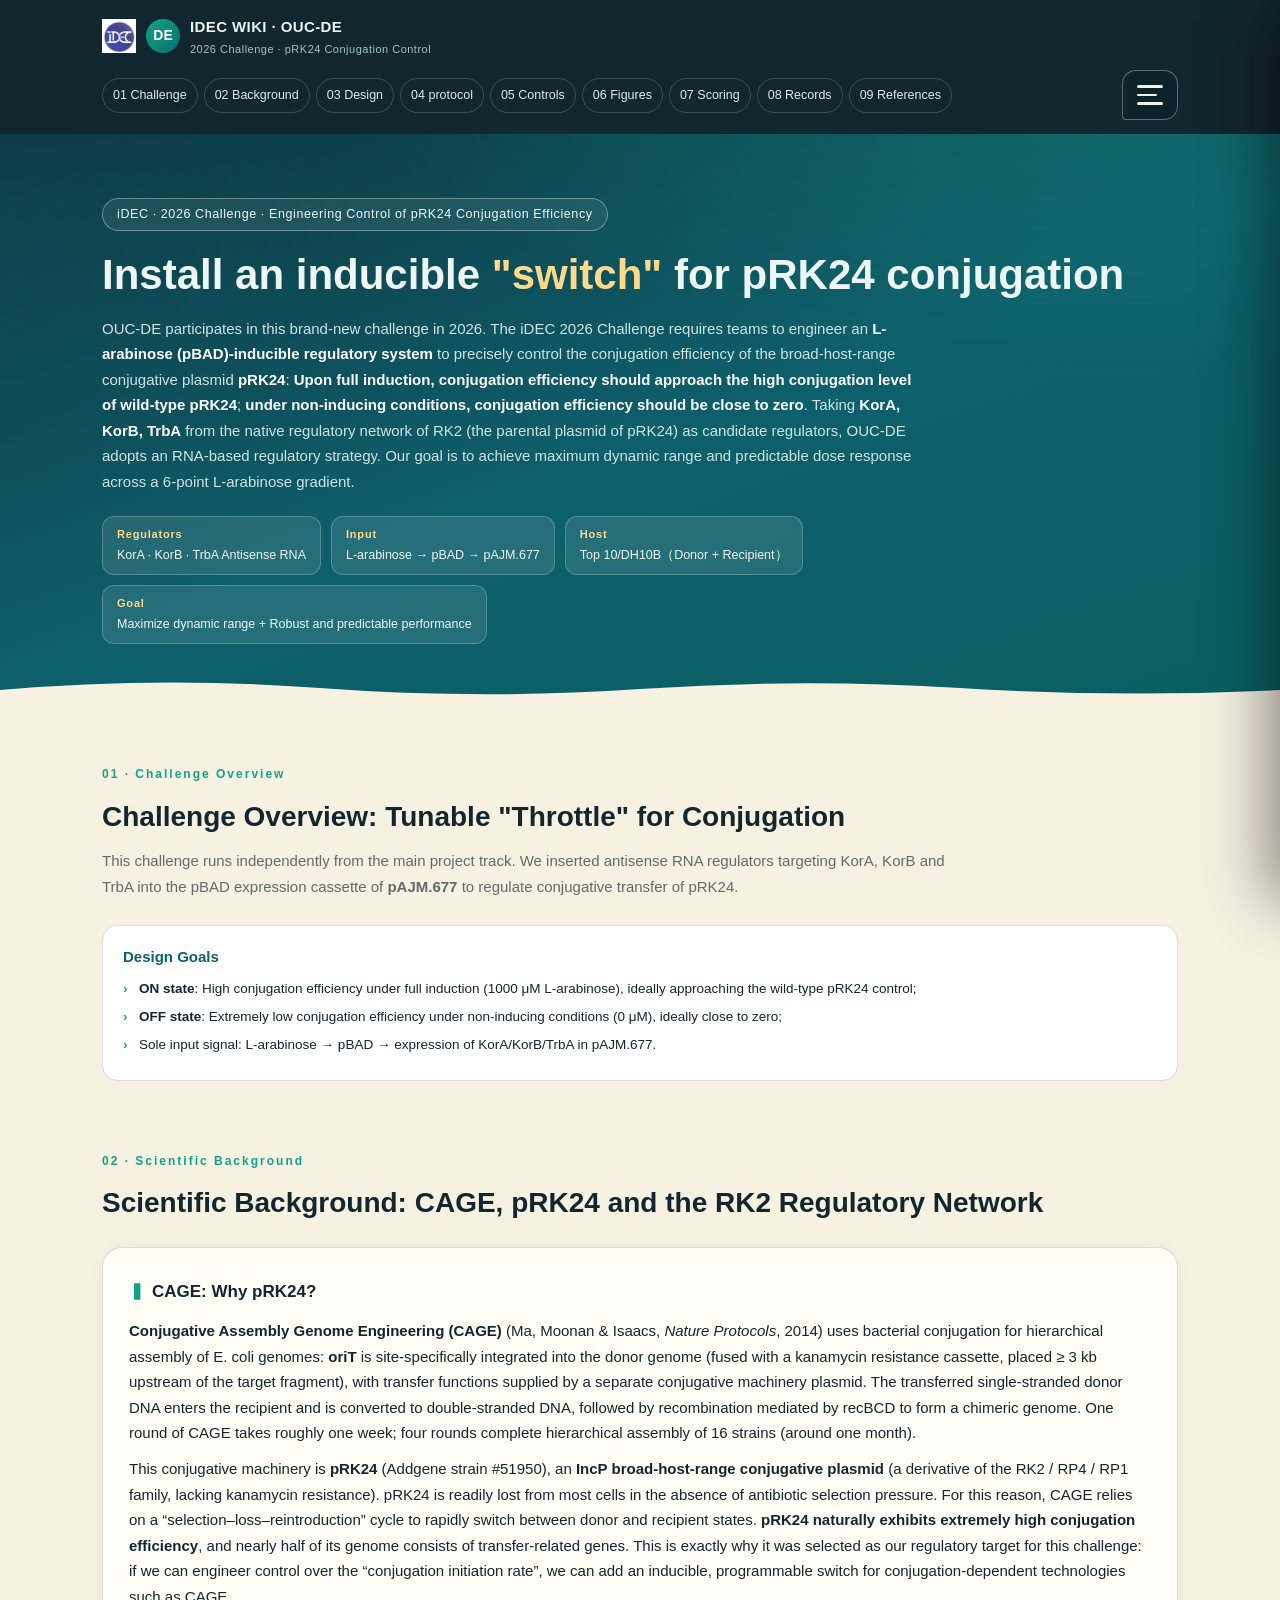
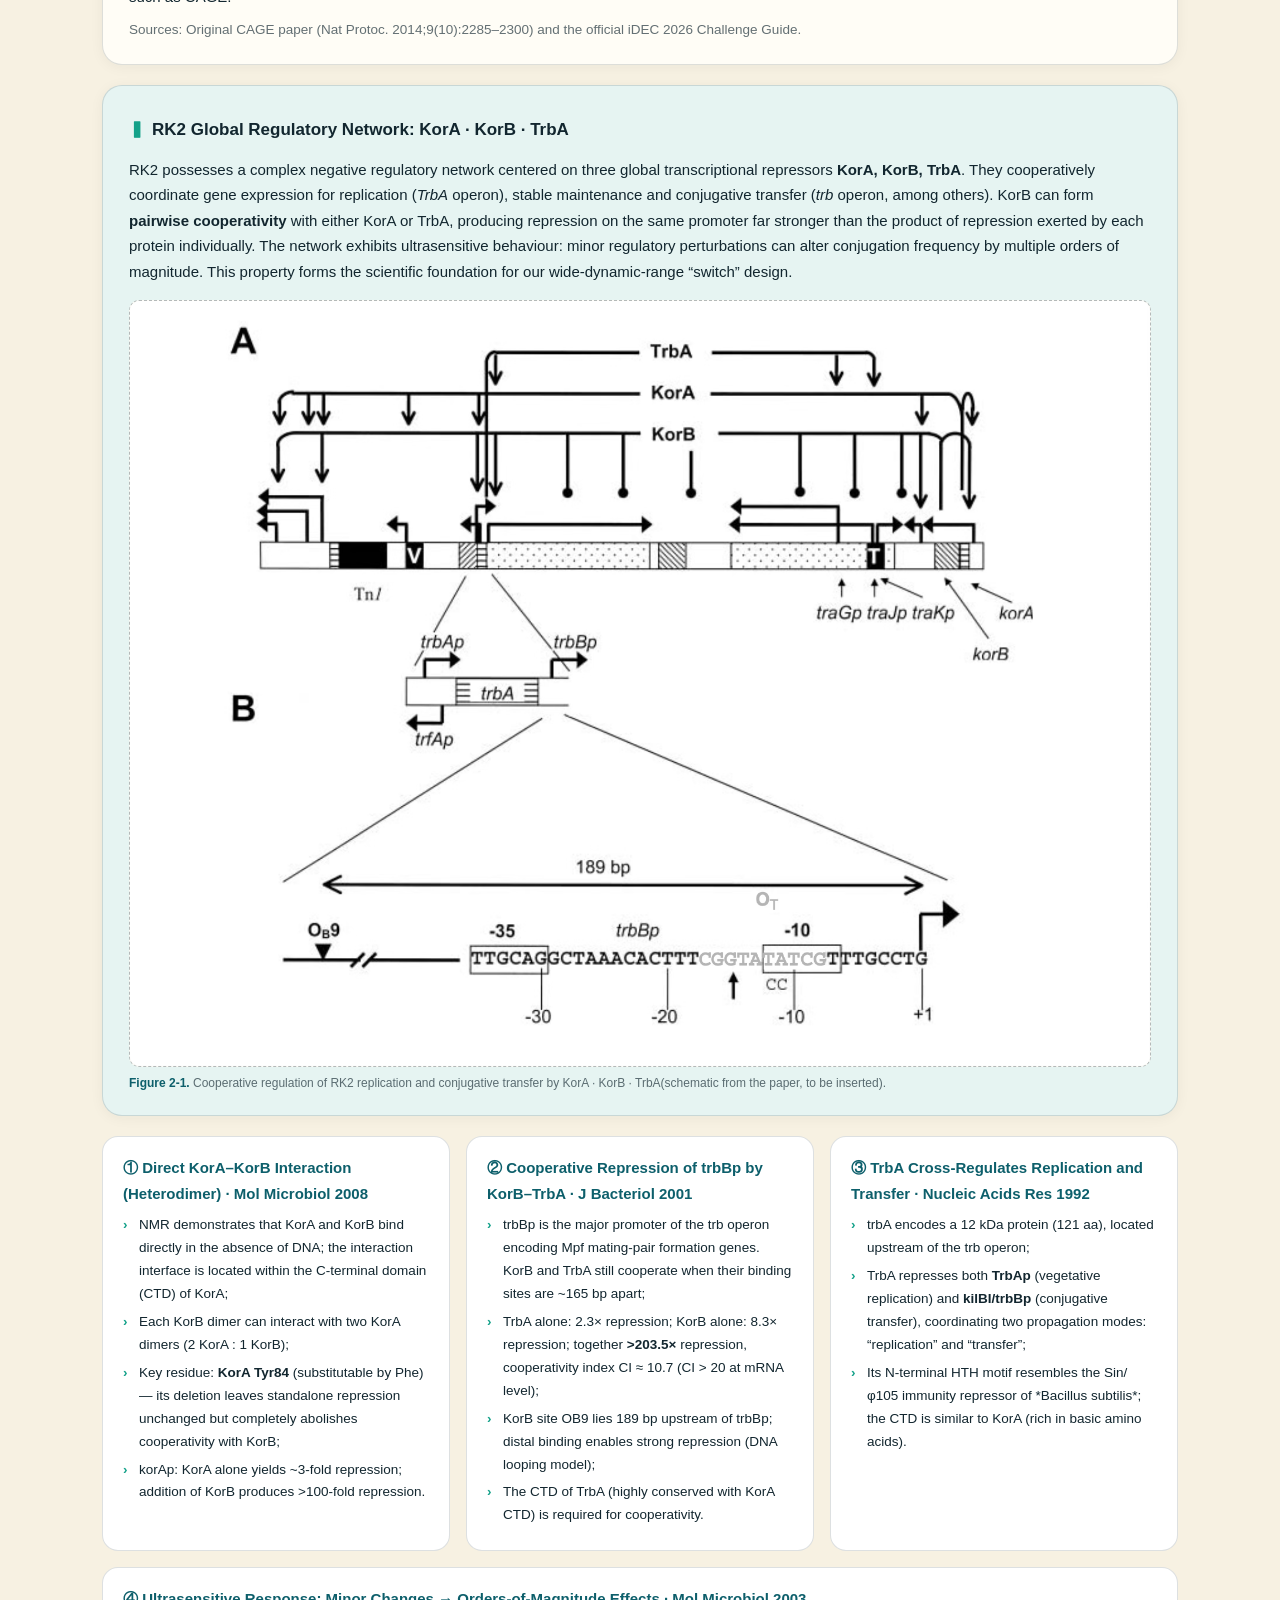
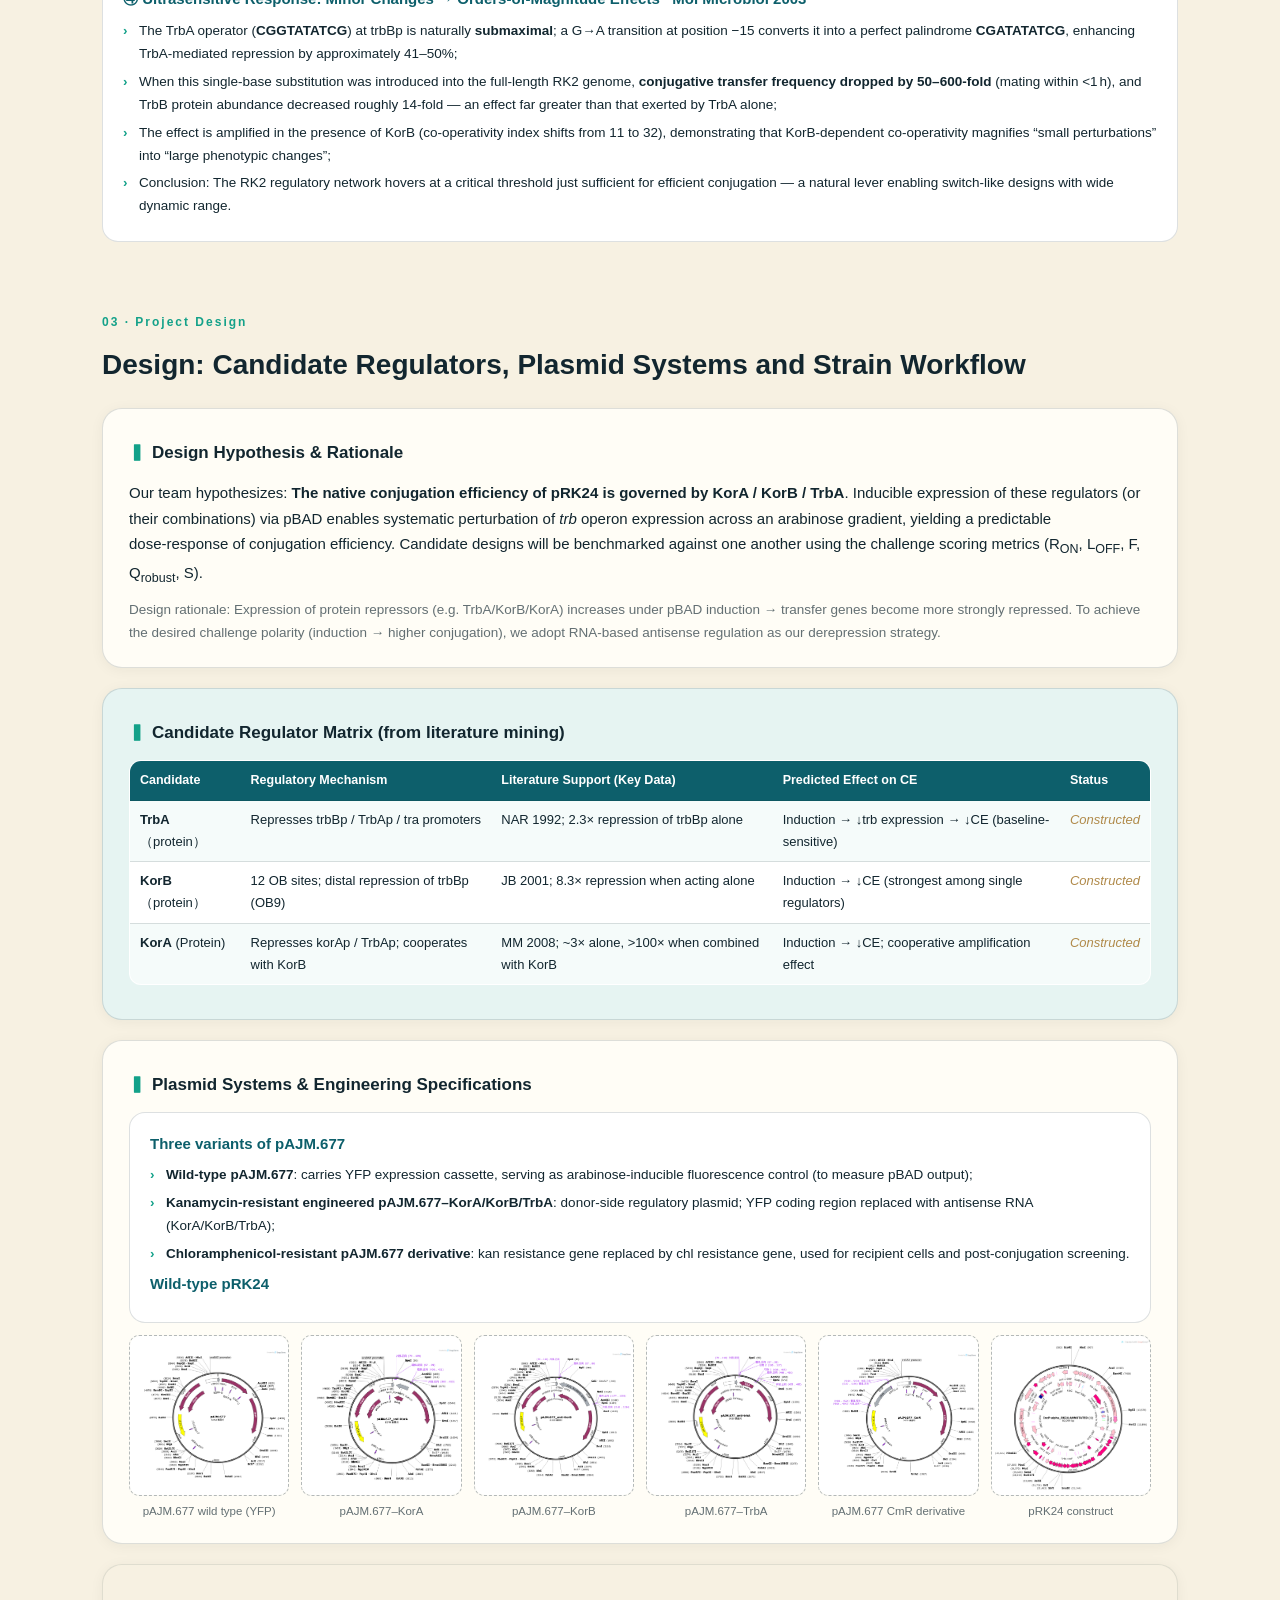
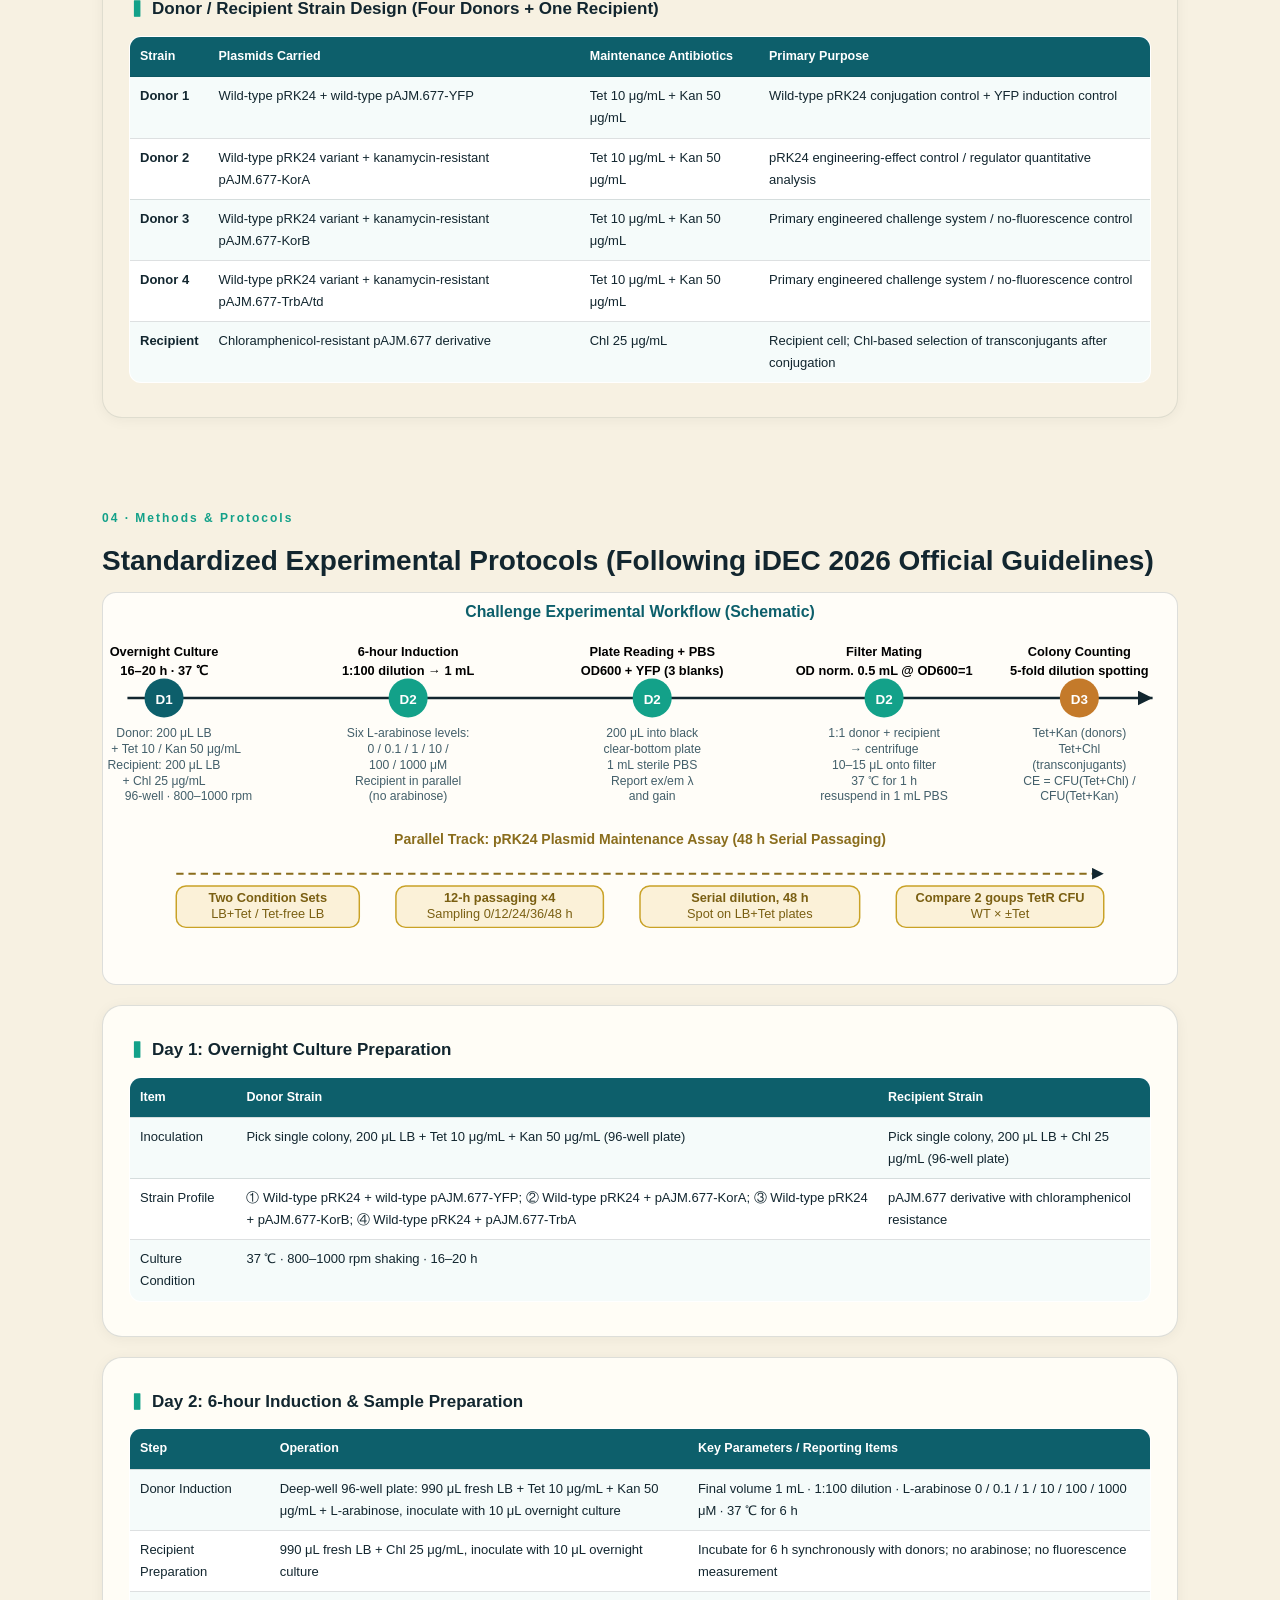
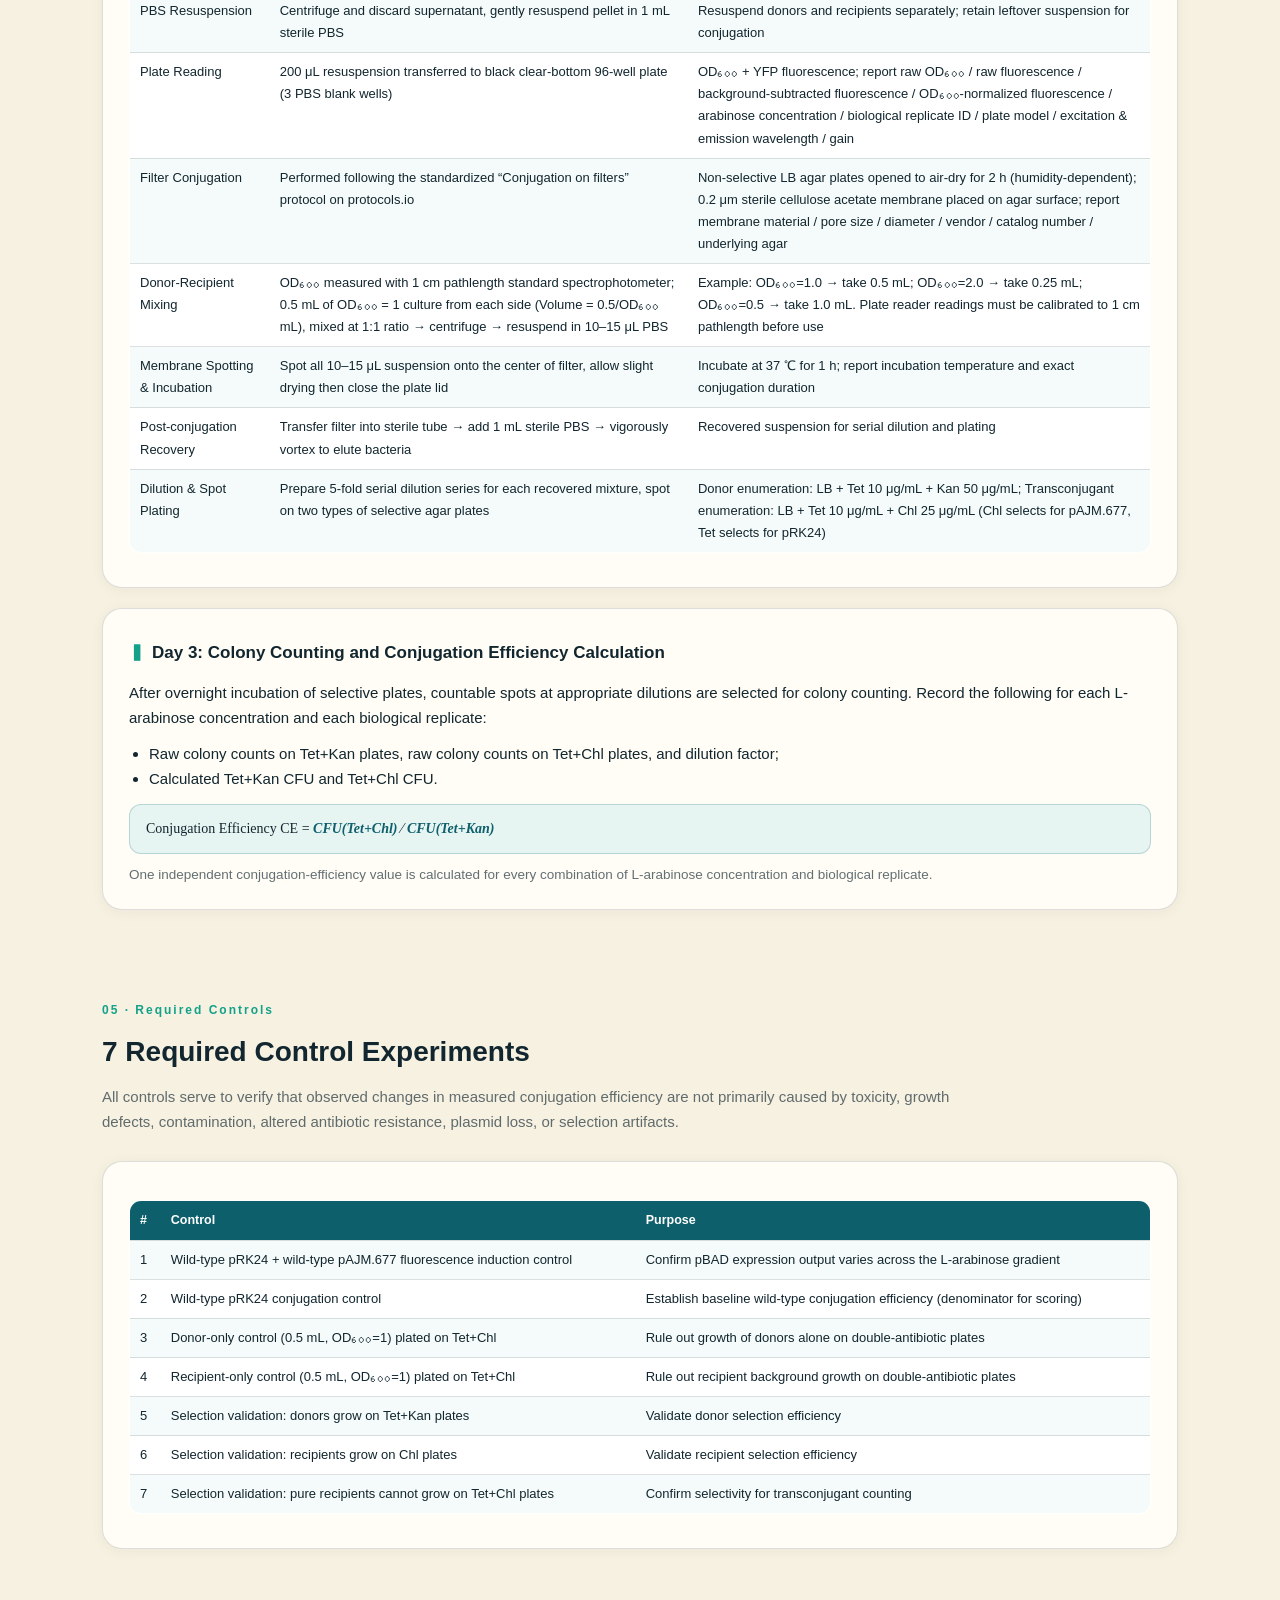
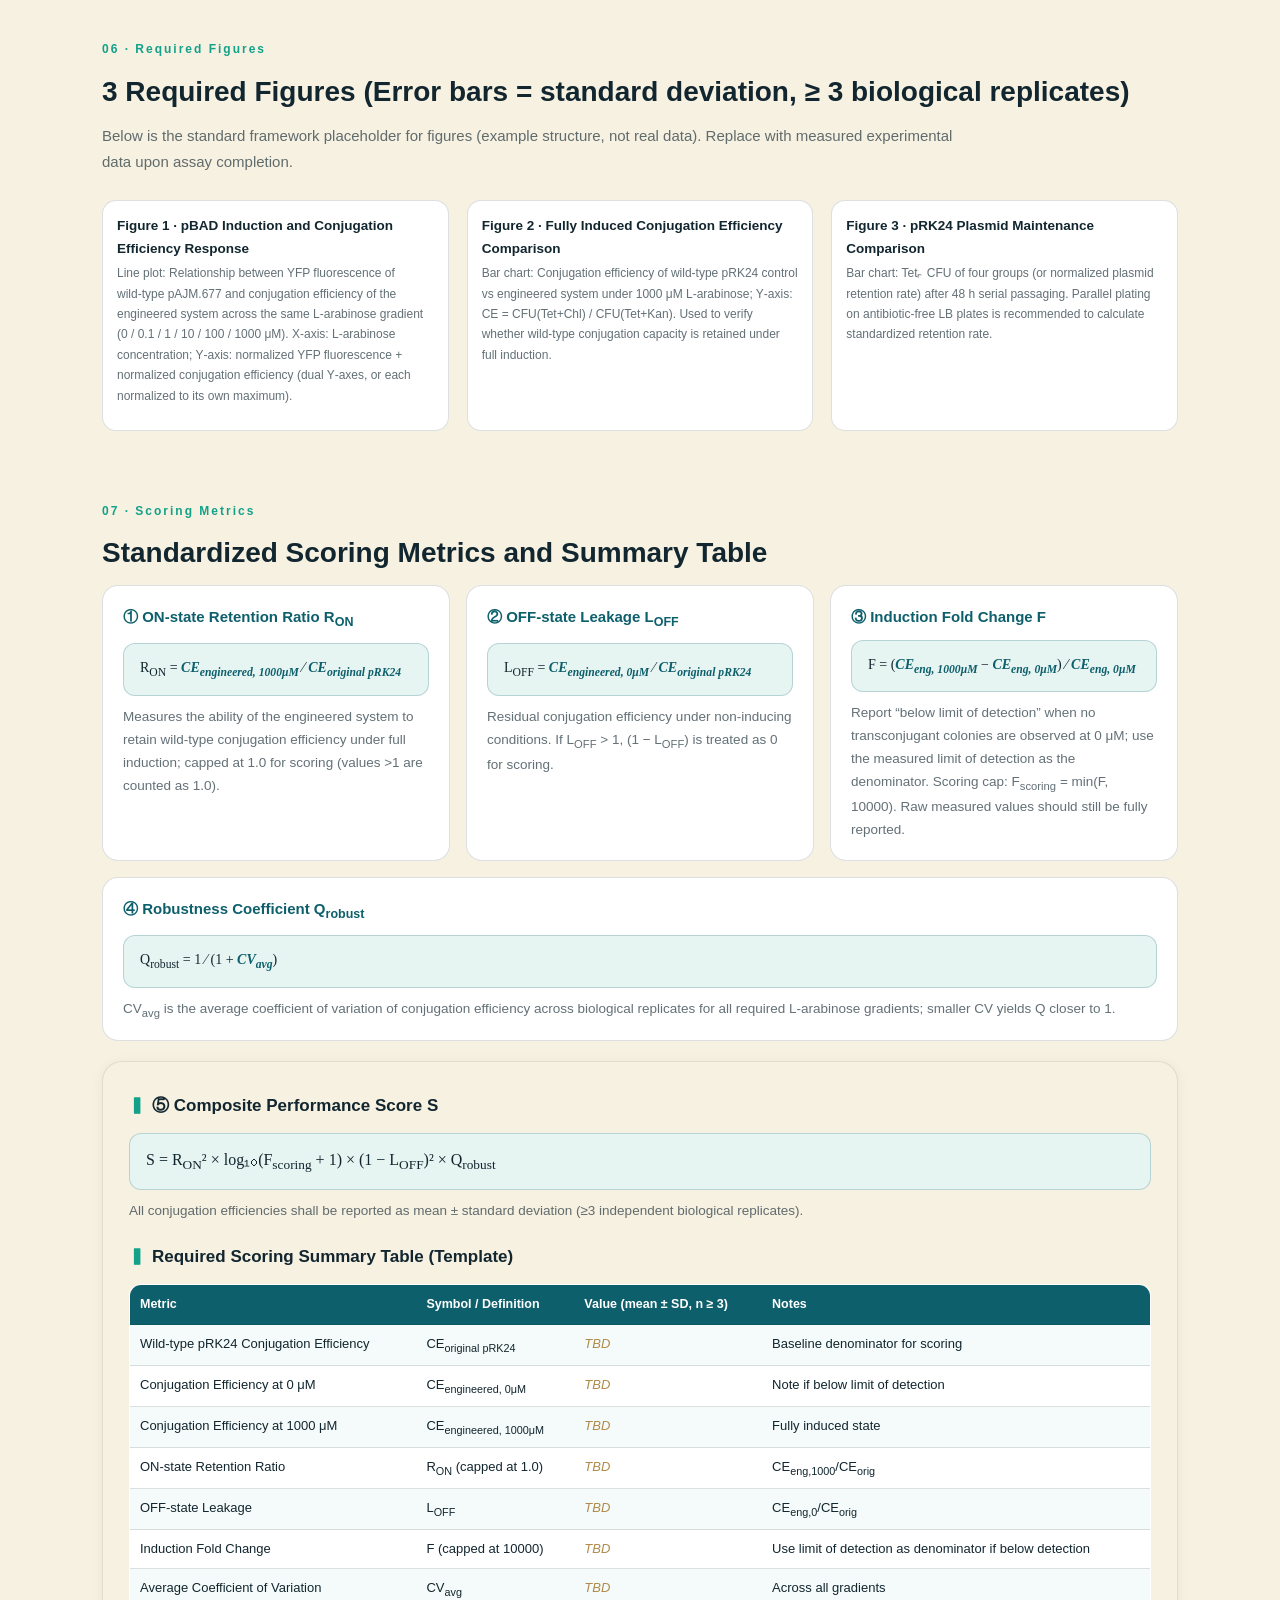
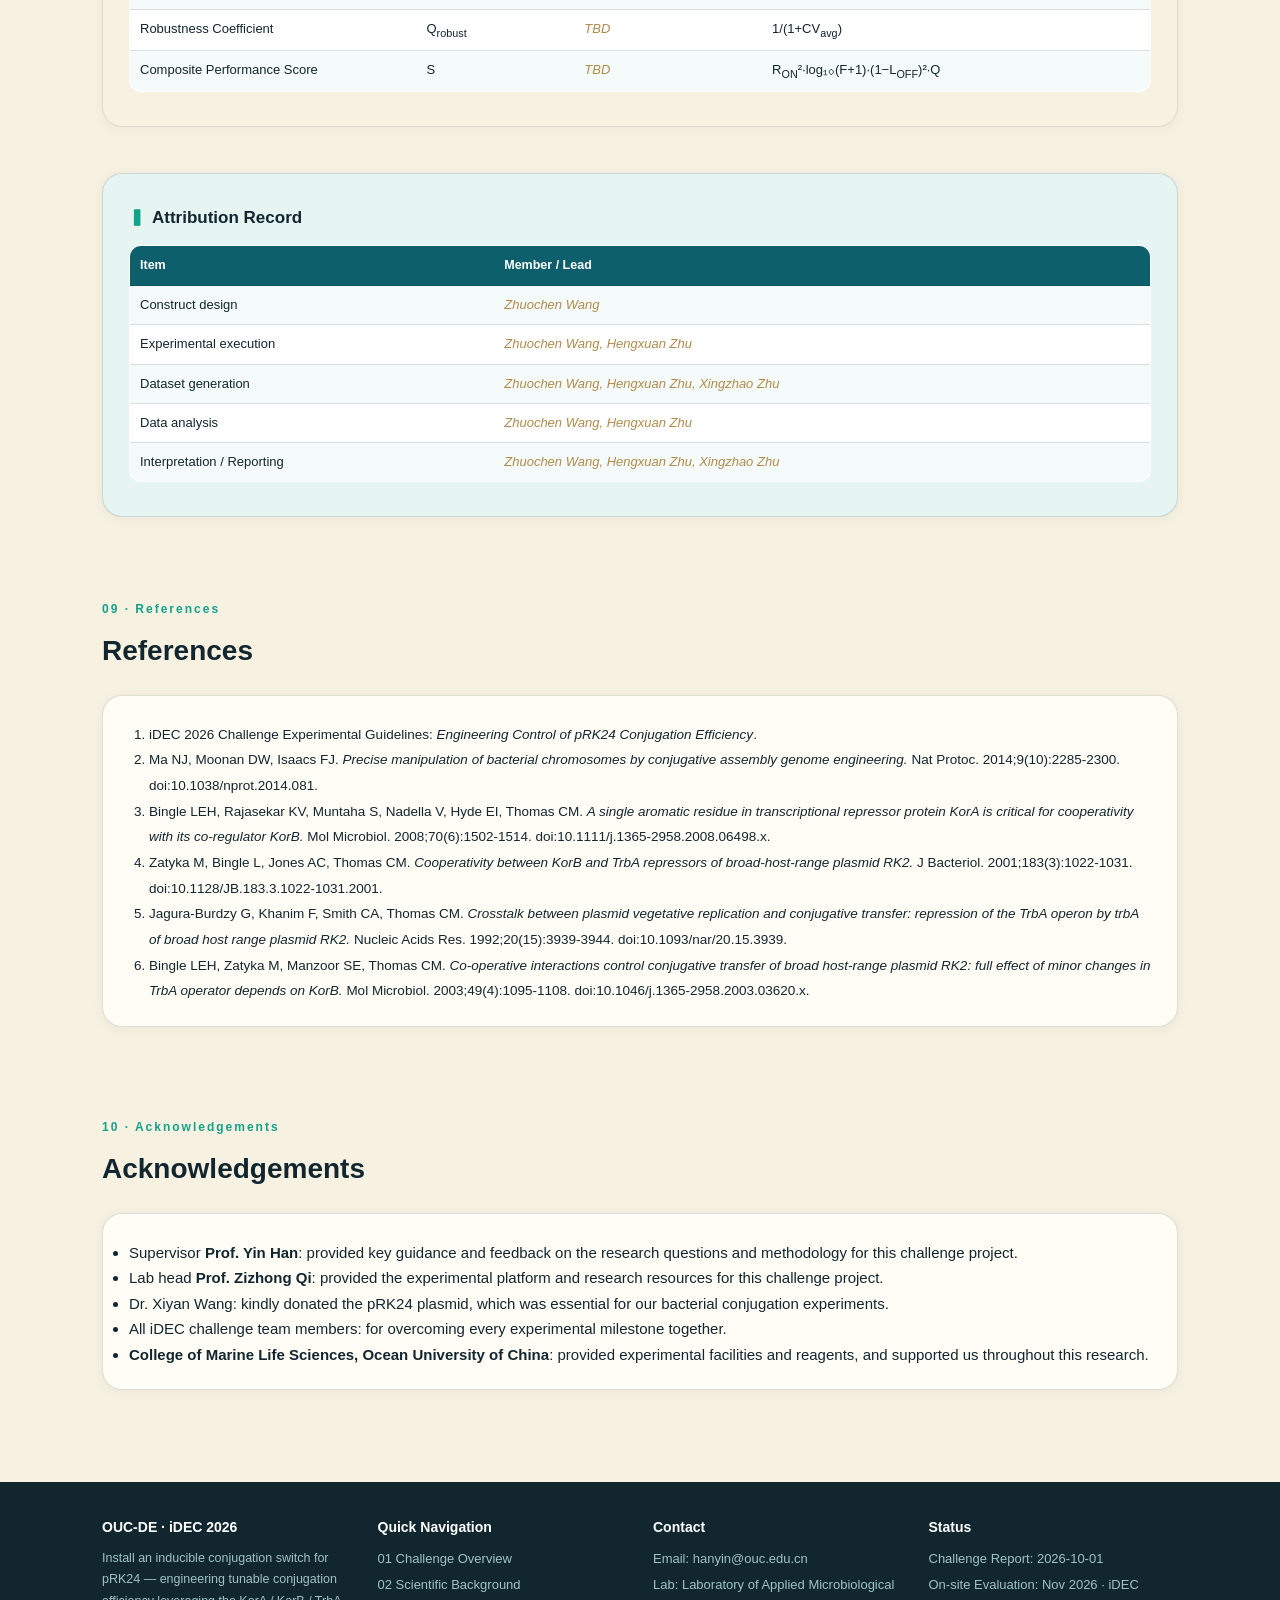
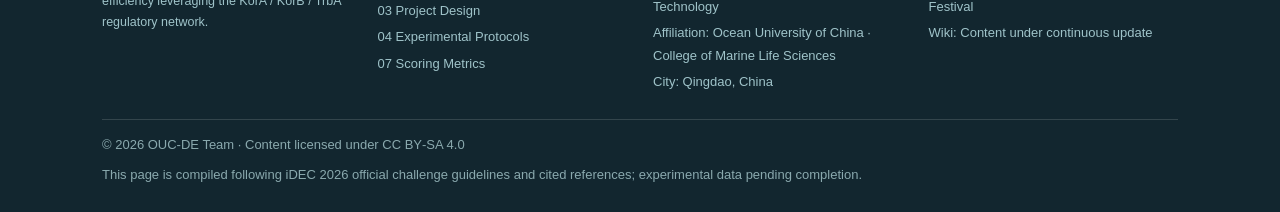
==== commit a0636d9b: "Deployed 8432635 with MkDocs version: 1.6.1" ====
--- a/challenge.html
+++ b/challenge.html
@@ -195,7 +195,7 @@
 
 <main class="wrap">
 
-<!-- ================= 01 挑战赛概览 ================= -->
+<!-- ================= 01 challenge概览 ================= -->
 <section class="block" id="overview">
   <span class="eyebrow">01 · Challenge Overview</span>
   <h2 class="sec">Challenge Overview: Tunable "Throttle" for Conjugation</h2>
@@ -792,7 +792,7 @@
     <a href="team.html"><i>02</i><span><b>Team</b><small>Photo wall · click a portrait to flip it</small></span></a>
     <a href="project.html"><i>03</i><span><b>Project</b><small>Description / Design / Results …</small></span></a>
     <a href="documentation.html"><i>04</i><span><b>Documentation</b><small>Lab Notebook / Download</small></span></a>
-    <a href="挑战赛.html" aria-current="page"><i>05</i><span><b>Challenge</b><small>Challenge · pRK24 conjugation control (current page)</small></span></a>
+    <a href="challenge.html" aria-current="page"><i>05</i><span><b>Challenge</b><small>Challenge · pRK24 conjugation control (current page)</small></span></a>
   </nav>
   <p class="wknav-foot">IDEC · College of Marine Life Sciences, Ocean University of China<br>iDEC 2026 Challenge · OUC-DE</p>
 </aside>
